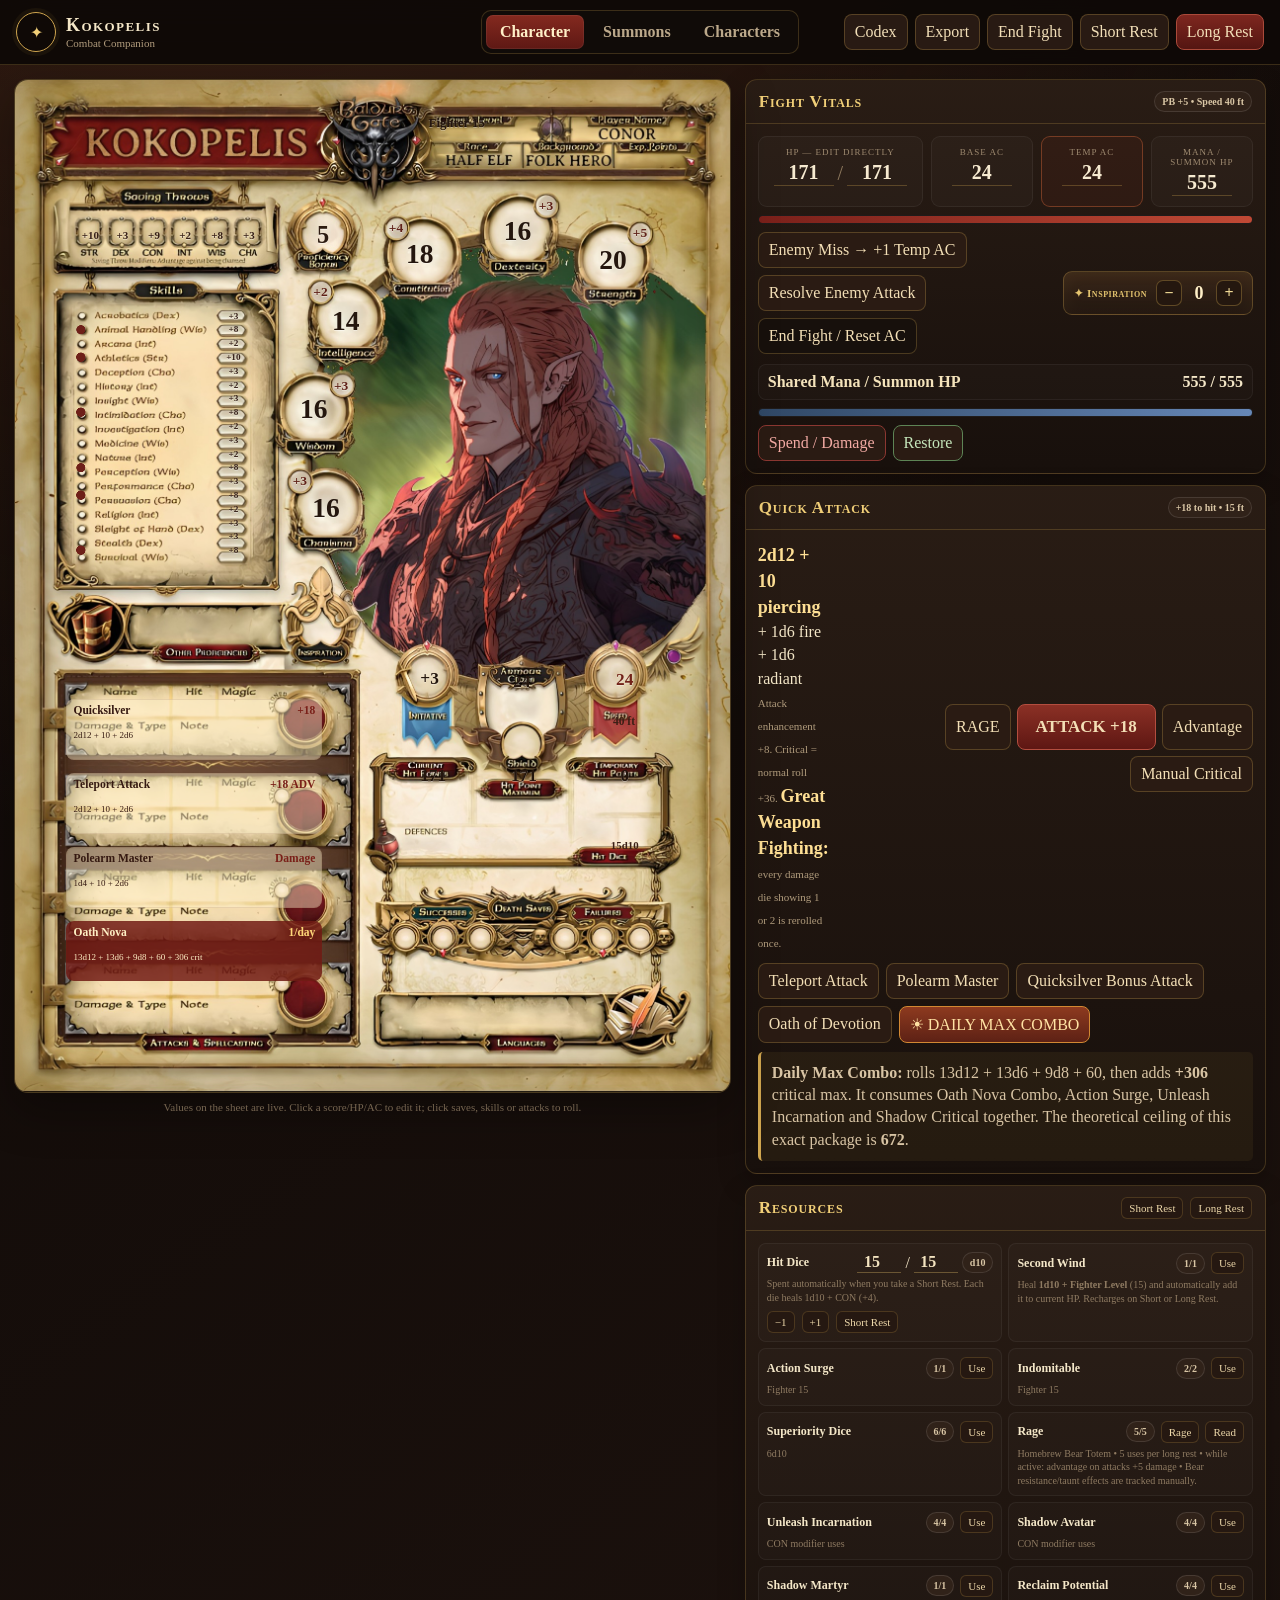
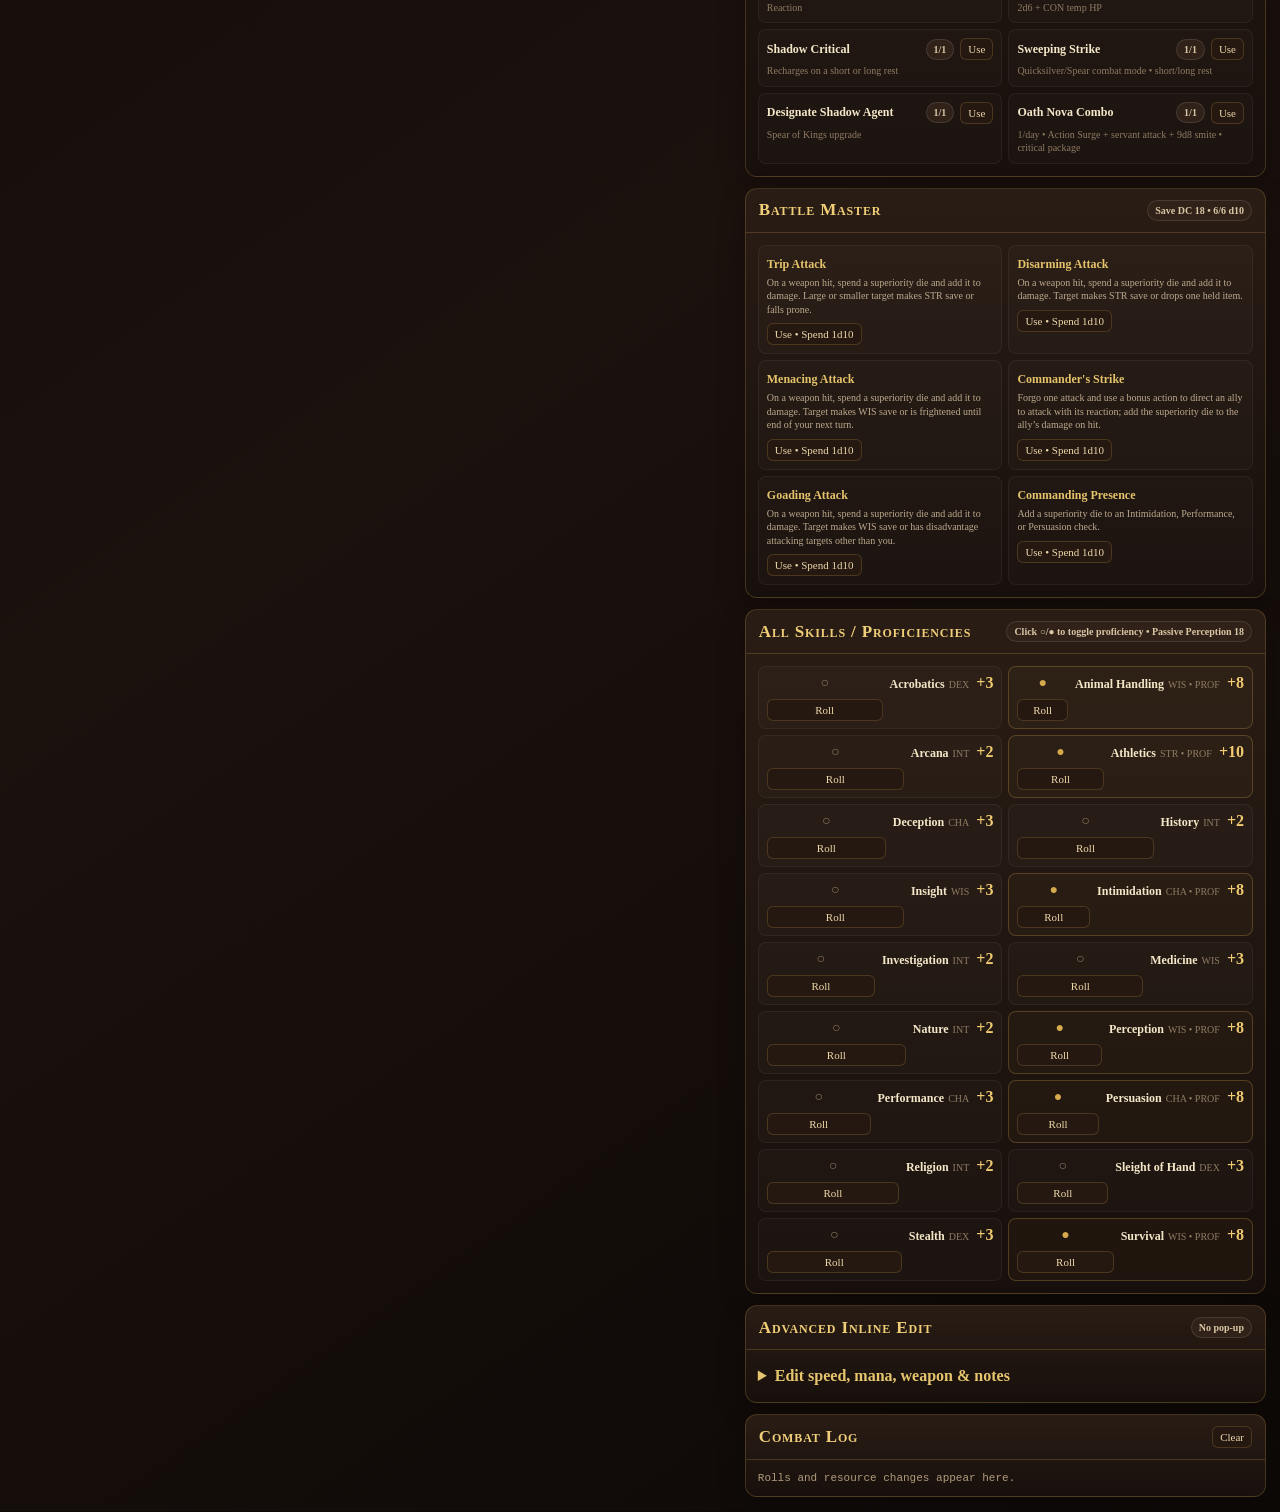
==== index.html @ 9d04ca46 "Add Characters tab to app navigation" ====
<!doctype html>
<html lang="en">
<head>
<meta charset="utf-8">
<meta name="viewport" content="width=device-width,initial-scale=1">
<meta name="theme-color" content="#21130d">
<meta name="mobile-web-app-capable" content="yes">
<meta name="apple-mobile-web-app-capable" content="yes">
<meta name="apple-mobile-web-app-status-bar-style" content="black-translucent">
<meta name="apple-mobile-web-app-title" content="Kokopelis">
<link rel="manifest" href="manifest.webmanifest">
<link rel="apple-touch-icon" href="icons/kokopelis-face-192.jpg">
<link rel="icon" type="image/jpeg" sizes="192x192" href="icons/kokopelis-face-192.jpg">
<title>Kokopelis Combat Companion</title>
<link rel="stylesheet" href="styles.css">
<link rel="stylesheet" href="roll-persistent.css">
<link rel="stylesheet" href="characters.css">
</head>
<body>
<div id="rollFx" class="roll-fx" aria-live="polite"></div>
<div id="imageLightbox" class="image-lightbox" onclick="if(event.target===this)closeImageLightbox()">
  <div class="image-lightbox-card">
    <div class="image-lightbox-head"><strong id="imageLightboxTitle">Reference</strong><button class="icon-btn" onclick="closeImageLightbox()">✕ Close</button></div>
    <div class="image-lightbox-body"><img id="imageLightboxImg" src="" alt=""></div>
  </div>
</div>
<div id="modal" class="modal" onclick="if(event.target===this)closeModal()">
  <div class="modal-card">
    <div class="modal-head"><strong id="modalTitle">Details</strong><button class="icon-btn" onclick="closeModal()">✕</button></div>
    <div id="modalBody" class="modal-body"></div>
  </div>
</div>
<header class="topbar">
  <div class="brand"><span class="brand-mark">✦</span><div><b>Kokopelis</b><small>Combat Companion</small></div></div>
  <nav class="page-tabs">
    <button class="page-tab active" data-page="character">Character</button>
    <button class="page-tab" data-page="summons">Summons</button>
    <button class="page-tab" data-page="characters">Characters</button>
  </nav>
  <div class="top-actions">
    <button class="small-btn install-app-btn" onclick="installApp()" hidden>Install App</button>
    <button class="small-btn" onclick="openCodex()">Codex</button>
    <button class="small-btn" onclick="exportSave()">Export</button>
    <button class="small-btn" onclick="resetFight()">End Fight</button>
    <button class="small-btn" onclick="shortRest()">Short Rest</button>
    <button class="small-btn accent" onclick="longRest()">Long Rest</button>
  </div>
</header>
<main>
<section id="character" class="page active"></section>
<section id="summons" class="page"></section>
<section id="characters" class="page"></section>
</main>
<nav class="mobile-dock" aria-label="Mobile quick navigation">
  <button onclick="mobileGo('combat')"><span>⚔</span><b>Combat</b></button>
  <button onclick="mobileGo('resources')"><span>✦</span><b>Resources</b></button>
  <button onclick="mobileGo('summons')"><span>♟</span><b>Summons</b></button>
  <button onclick="mobileGo('sheet')"><span>📜</span><b>Sheet</b></button>
</nav>
<input id="importFile" type="file" accept=".json" hidden>
<script src="app.js"></script>
<script src="roll-persistent.js"></script>
<script src="characters.js"></script>
</body>
</html>
---- styles.css ----
:root{
  --bg:#120c09;--bg2:#21140e;--panel:#241812;--panel2:#2e2018;--paper:#eadbb1;--gold:#d0a64f;--gold2:#f1cf78;
  --wine:#6d1c17;--wine2:#9e3328;--text:#f4e7c8;--muted:#b09b7c;--line:rgba(208,166,79,.23);--green:#5f8558;--red:#a13c33;--blue:#4d678a;
  --shadow:0 16px 46px rgba(0,0,0,.34)
}
*{box-sizing:border-box}html{background:#0c0806;scroll-behavior:smooth}body{margin:0;min-height:100vh;color:var(--text);font-family:Georgia,'Times New Roman',serif;background:radial-gradient(circle at 16% -10%,#3c2114,transparent 32%),linear-gradient(145deg,#0e0907,#1b110d 58%,#0d0907)}button,input,select,textarea{font:inherit}button{cursor:pointer}
.topbar{position:sticky;top:0;z-index:60;display:grid;grid-template-columns:1fr auto 1fr;align-items:center;gap:14px;padding:10px 16px;background:rgba(14,9,7,.94);backdrop-filter:blur(16px);border-bottom:1px solid var(--line)}
.brand{display:flex;align-items:center;gap:10px}.brand-mark{width:40px;height:40px;display:grid;place-items:center;border:1px solid var(--gold);border-radius:50%;color:var(--gold2);box-shadow:0 0 0 4px rgba(208,166,79,.06)}.brand b{display:block;font-size:18px;font-variant:small-caps;letter-spacing:.08em}.brand small{display:block;color:var(--muted);font-size:11px;margin-top:1px}
.page-tabs{display:flex;gap:5px;background:#100b08;border:1px solid var(--line);border-radius:10px;padding:4px}.page-tab{border:0;background:transparent;color:#bba88a;padding:8px 14px;border-radius:7px;font-weight:bold}.page-tab.active{background:linear-gradient(#84291f,#5e1814);color:#fff0c8;box-shadow:inset 0 0 0 1px rgba(255,255,255,.06)}
.top-actions{justify-self:end;display:flex;gap:7px;flex-wrap:wrap}.small-btn,.icon-btn{border:1px solid rgba(208,166,79,.28);background:#281a13;color:#f2dfb8;padding:8px 10px;border-radius:8px}.small-btn:hover,.icon-btn:hover{border-color:var(--gold2)}.small-btn.accent{background:linear-gradient(#7e271f,#541612);border-color:#aa4a3a}.icon-btn{padding:4px 8px;background:transparent}
main{padding:14px}.page{display:none}.page.active{display:block;animation:fade .18s ease}@keyframes fade{from{opacity:0;transform:translateY(3px)}to{opacity:1;transform:none}}
.character-layout{display:grid;grid-template-columns:minmax(440px,56vw) minmax(380px,1fr);gap:14px;align-items:start;max-width:1680px;margin:0 auto}.sheet-shell{position:sticky;top:77px}.sheet-frame{position:relative;overflow:hidden;border:1px solid rgba(208,166,79,.28);border-radius:14px;background:#16100c;box-shadow:var(--shadow)}.sheet-frame img{display:block;width:100%;height:auto}.sheet-glow{position:absolute;inset:0;pointer-events:none;box-shadow:inset 0 0 70px rgba(25,10,3,.25)}
.hotspot{position:absolute;border:1px solid transparent;background:transparent;border-radius:10px;color:transparent;transition:.18s}.hotspot:hover,.hotspot:focus-visible{border-color:rgba(241,207,120,.82);background:rgba(105,29,23,.14);box-shadow:0 0 0 2px rgba(241,207,120,.13),0 0 28px rgba(241,207,120,.18);outline:none}.hotspot:after{content:attr(data-label);position:absolute;left:50%;top:50%;transform:translate(-50%,-50%) scale(.9);opacity:0;background:rgba(20,12,8,.9);border:1px solid var(--gold);color:#ffe6a7;border-radius:999px;padding:5px 8px;white-space:nowrap;font-size:11px;font-weight:bold;transition:.18s}.hotspot:hover:after,.hotspot:focus-visible:after{opacity:1;transform:translate(-50%,-50%) scale(1)}
.hot-name{left:3%;top:2%;width:44%;height:9%}.hot-saves{left:3%;top:12%;width:36%;height:11%}.hot-skills{left:3%;top:24%;width:36%;height:30%}.hot-abilities{left:39%;top:11%;width:57%;height:41%}.hot-attacks{left:4%;top:58%;width:42%;height:36%}.hot-vitals{left:48%;top:55%;width:47%;height:24%}.hot-death{left:50%;top:80%;width:44%;height:11%}.hot-profs{left:4%;top:51%;width:43%;height:7%}
.click-hint{margin-top:8px;color:#8f7b62;text-align:center;font-size:11px}.combat-stack{display:grid;gap:11px}.card{background:linear-gradient(180deg,rgba(42,29,21,.98),rgba(24,16,12,.98));border:1px solid var(--line);border-radius:12px;box-shadow:0 10px 28px rgba(0,0,0,.22);overflow:hidden;scroll-margin-top:86px}.card-head{display:flex;align-items:center;justify-content:space-between;gap:10px;padding:11px 13px;border-bottom:1px solid var(--line)}.card-head h3{margin:0;color:var(--gold2);font-variant:small-caps;letter-spacing:.05em;font-size:17px}.card-body{padding:12px}.badge{display:inline-block;border:1px solid rgba(255,255,255,.11);background:#302219;color:#d9c6a5;border-radius:999px;padding:4px 7px;font-size:10px;font-weight:bold}.muted{color:var(--muted)}.tiny{font-size:11px}
.vital-grid{display:grid;grid-template-columns:repeat(4,1fr);gap:8px}.vital{background:rgba(255,255,255,.025);border:1px solid rgba(255,255,255,.055);border-radius:9px;padding:10px;text-align:center}.vital label{display:block;color:#9e8a70;text-transform:uppercase;letter-spacing:.11em;font-size:9px}.vital strong{display:block;font-size:24px;margin-top:3px}.bar{height:9px;border:1px solid rgba(255,255,255,.08);background:#0c0806;border-radius:999px;overflow:hidden;margin:8px 0}.fill{height:100%;background:linear-gradient(90deg,#7a201a,#c04935);transition:.22s}.mana .fill{background:linear-gradient(90deg,#304866,#6687b7)}
.btnrow{display:flex;gap:7px;flex-wrap:wrap}.btn{border:1px solid rgba(208,166,79,.28);background:#2a1b13;color:#f3dfb6;padding:8px 10px;border-radius:8px}.btn:hover{border-color:var(--gold2);transform:translateY(-1px)}.btn.primary{background:linear-gradient(#8b3025,#5e1713);border-color:#b34e3f}.btn.good{border-color:#5d8455;color:#c5e6bb}.btn.danger{border-color:#8c3731;color:#f2aaa3}.big-attack{font-size:17px;font-weight:bold;padding:12px 18px}.btn.subtle{background:#17100c}
.attack-main{display:grid;grid-template-columns:1fr auto;gap:10px;align-items:center}.attack-main .numbers{line-height:1.45}.attack-main .numbers b{color:#ffe095;font-size:18px}.attack-buttons{display:flex;gap:6px;flex-wrap:wrap;justify-content:flex-end}.notice{padding:10px 11px;border-left:3px solid var(--gold);background:rgba(208,166,79,.07);border-radius:5px;color:#d8c4a4;line-height:1.4}.row{display:flex;align-items:center;justify-content:space-between;gap:12px;padding:8px 9px;border:1px solid rgba(255,255,255,.052);background:rgba(255,255,255,.021);border-radius:8px;margin-bottom:6px}.row strong{color:#f4e3bb}.right{display:flex;align-items:center;gap:6px;flex-wrap:wrap}.pipset{display:flex;gap:4px}.pip{width:16px;height:16px;border-radius:50%;border:1px solid #947446;background:#130e0a}.pip.on{background:radial-gradient(circle at 35% 30%,#f0d27c,#87401e);box-shadow:0 0 8px rgba(208,166,79,.24)}
.skills-grid{display:grid;grid-template-columns:repeat(2,minmax(0,1fr));gap:6px}.skill{display:grid;grid-template-columns:1fr auto auto;gap:7px;align-items:center;padding:7px 8px;border:1px solid rgba(255,255,255,.05);border-radius:8px;background:rgba(255,255,255,.02)}.skill.prof{border-color:rgba(208,166,79,.28);background:rgba(208,166,79,.035)}.skill .name{min-width:0}.skill .name b{font-size:12px}.skill .name span{color:#8f7c63;font-size:10px;margin-left:4px}.skill .bonus{color:#f0cb71;font-weight:bold}.roll-mini{border:1px solid rgba(208,166,79,.22);background:#251811;color:#edd8aa;border-radius:6px;padding:4px 7px;font-size:11px}
.ability-grid{display:grid;grid-template-columns:repeat(6,1fr);gap:6px}.ability{border:1px solid rgba(255,255,255,.055);background:rgba(255,255,255,.023);border-radius:8px;text-align:center;padding:8px 4px}.ability b{display:block;color:#d7b45d;font-size:10px}.ability .score{font-size:20px;font-weight:bold}.ability .mod{color:#bba98d;font-size:11px}.save-grid{display:grid;grid-template-columns:repeat(6,1fr);gap:6px}.save{padding:8px 5px;text-align:center;border:1px solid rgba(255,255,255,.05);border-radius:8px}.save.prof{border-color:rgba(208,166,79,.3)}.save b{display:block;color:#e2bf66;font-size:10px}.save strong{font-size:18px}
.resource-grid{display:grid;grid-template-columns:repeat(2,1fr);gap:6px}.resource{padding:8px;border:1px solid rgba(255,255,255,.052);border-radius:8px;background:rgba(255,255,255,.02)}.resource-top{display:flex;justify-content:space-between;gap:8px;align-items:center}.resource-name{font-size:12px;font-weight:bold}.resource-note{font-size:10px;color:#8f7b62;margin-top:4px;line-height:1.35}
.maneuver-list{display:grid;grid-template-columns:repeat(2,1fr);gap:6px}.maneuver{padding:8px;border:1px solid rgba(255,255,255,.05);border-radius:8px;background:rgba(255,255,255,.018)}.maneuver b{color:#e5c36b;font-size:12px}.maneuver p{color:#bca98d;font-size:10px;margin:4px 0 7px;line-height:1.35}
.log{max-height:180px;overflow:auto;font-family:Consolas,monospace;font-size:11px}.logline{padding:5px 0;border-bottom:1px dashed rgba(255,255,255,.06)}.logline b{color:#e6c56e}
.summons-page{max-width:1600px;margin:0 auto}.summon-toolbar{display:flex;justify-content:space-between;gap:12px;align-items:center;margin-bottom:12px;flex-wrap:wrap}.summon-grid{display:grid;grid-template-columns:repeat(2,minmax(0,1fr));gap:12px}.summon-card{border:1px solid var(--line);border-radius:13px;overflow:hidden;background:linear-gradient(180deg,rgba(43,29,21,.98),rgba(23,15,11,.98));box-shadow:0 12px 30px rgba(0,0,0,.24)}.summon-card.special{border-color:#d6a54f;box-shadow:0 0 0 1px rgba(214,165,79,.16),0 16px 38px rgba(0,0,0,.32)}.summon-hero{display:grid;grid-template-columns:190px 1fr;min-height:190px}.summon-img{position:relative;background:#130d0a}.summon-img img{position:absolute;inset:0;width:100%;height:100%;object-fit:cover;object-position:top}.summon-info{padding:13px}.summon-info h2{margin:0 0 4px;color:#f0cf76;font-size:23px}.summon-card.special h2{color:#ffd98b}.summon-meta{color:#af9b7c;font-size:11px;line-height:1.5}.summon-status{display:flex;gap:6px;flex-wrap:wrap;margin:9px 0}.tag-active{background:#39553a;color:#d7efcf}.tag-agent{background:#6d321f;color:#ffd6a3}.tag-special{background:#74491d;color:#ffe0a0}.summon-actions{display:flex;gap:6px;flex-wrap:wrap;margin-top:8px}.ability-list{border-top:1px solid var(--line);padding:10px;display:grid;grid-template-columns:repeat(2,minmax(0,1fr));gap:7px}.action-card{border:1px solid rgba(255,255,255,.052);background:rgba(255,255,255,.02);border-radius:8px;padding:8px}.action-card h4{margin:0 0 4px;color:#e2bf68;font-size:12px}.action-card p{margin:0 0 7px;color:#b9a68a;font-size:10px;line-height:1.35}.action-card .btnrow{gap:5px}.action-card .btn{padding:5px 7px;font-size:10px}
.spell-panel{border-top:1px solid var(--line);padding:10px}.slot-row{display:flex;align-items:center;gap:7px;flex-wrap:wrap;margin-bottom:8px}.slot-group{display:flex;align-items:center;gap:4px;border:1px solid rgba(255,255,255,.06);padding:5px 7px;border-radius:7px}.slot-group b{font-size:10px;color:#e4c26a}.slot-dot{width:15px;height:15px;border-radius:50%;border:1px solid #9b7a4c;background:#130e0a;cursor:pointer}.slot-dot.on{background:radial-gradient(circle at 35% 30%,#efcc72,#7e351c)}.spells{display:grid;grid-template-columns:repeat(2,minmax(0,1fr));gap:6px}.spell{display:flex;justify-content:space-between;gap:7px;align-items:center;padding:7px;border:1px solid rgba(255,255,255,.05);border-radius:7px}.spell b{font-size:11px}.spell small{display:block;color:#8f7c62;font-size:9px;margin-top:2px}
.modal{position:fixed;inset:0;z-index:100;background:rgba(5,3,2,.84);display:none;align-items:center;justify-content:center;padding:20px}.modal.open{display:flex}.modal-card{width:min(980px,96vw);max-height:92vh;overflow:auto;border:1px solid #8c6b3b;border-radius:13px;background:#17100c;box-shadow:0 28px 80px #000}.modal-head{position:sticky;top:0;z-index:2;display:flex;justify-content:space-between;align-items:center;padding:10px 12px;background:rgba(22,15,11,.97);border-bottom:1px solid var(--line)}.modal-head strong{color:#efd07c}.modal-body{padding:12px}.modal-body img{display:block;max-width:100%;height:auto;margin:auto}.settings-grid{display:grid;grid-template-columns:repeat(2,1fr);gap:8px}.field label{display:block;color:#a38f72;font-size:10px;text-transform:uppercase;letter-spacing:.08em;margin-bottom:4px}.field input,.field select,.field textarea{width:100%;padding:8px;border-radius:7px;background:#100b08;color:#f4e4c0;border:1px solid #51402e}.field textarea{min-height:90px}.codex-grid{display:grid;grid-template-columns:repeat(3,1fr);gap:8px}.codex-item{border:1px solid var(--line);border-radius:8px;overflow:hidden;background:#1b120e}.codex-item img{width:100%;height:210px;object-fit:cover;object-position:top}.codex-item button{width:100%;border:0;border-top:1px solid var(--line);background:#251812;color:#ecd7a9;padding:7px}
.roll-fx{position:fixed;left:50%;top:18%;transform:translate(-50%,-50%) scale(.75);z-index:150;min-width:280px;max-width:min(92vw,640px);padding:18px 24px;border:1px solid rgba(255,221,135,.6);border-radius:16px;background:radial-gradient(circle at 50% 0%,rgba(126,42,27,.98),rgba(25,14,10,.97) 70%);box-shadow:0 24px 80px rgba(0,0,0,.65),0 0 45px rgba(185,69,41,.3);text-align:center;opacity:0;pointer-events:none}.roll-fx.show{animation:rollPop 5.2s ease both}.roll-fx.attack{background:radial-gradient(circle at 50% 0%,rgba(46,79,119,.98),rgba(19,14,11,.97) 72%)}.roll-fx.crit{background:radial-gradient(circle at 50% 0%,rgba(156,46,25,.99),rgba(24,12,9,.98) 72%);border-color:#ffd77e}.roll-title{color:#f1cf77;text-transform:uppercase;letter-spacing:.18em;font-size:12px;font-weight:bold}.roll-total{font-size:64px;line-height:1;color:white;text-shadow:0 3px 15px #000,0 0 24px rgba(255,211,113,.28);margin:7px 0}.roll-sub{color:#d7c6aa;font-size:12px;line-height:1.4}.dice-burst{display:flex;justify-content:center;gap:5px;margin-top:10px}.dice-burst i{display:grid;place-items:center;width:27px;height:27px;border:1px solid rgba(255,255,255,.35);background:rgba(255,255,255,.08);transform:rotate(45deg);font-style:normal;border-radius:4px;animation:diceBounce .55s ease}.dice-burst i span{transform:rotate(-45deg);font-size:10px}@keyframes diceBounce{0%{transform:translateY(18px) rotate(0) scale(.5);opacity:0}65%{transform:translateY(-5px) rotate(55deg) scale(1.12);opacity:1}100%{transform:rotate(45deg) scale(1)}}@keyframes rollPop{0%{opacity:0;transform:translate(-50%,-50%) scale(.6)}12%{opacity:1;transform:translate(-50%,-50%) scale(1.07)}22%{transform:translate(-50%,-50%) scale(1)}88%{opacity:1}100%{opacity:0;transform:translate(-50%,-58%) scale(.96)}}
@media(max-width:1180px){.character-layout{grid-template-columns:1fr}.sheet-shell{position:relative;top:auto;max-width:760px;margin:auto}.combat-stack{max-width:900px;margin:auto}.summon-grid{grid-template-columns:1fr}.topbar{grid-template-columns:1fr auto}.page-tabs{order:3;grid-column:1/-1;justify-self:center}.top-actions{justify-self:end}}
@media(max-width:760px){main{padding:8px}.topbar{padding:8px;gap:7px}.brand small{display:none}.brand-mark{width:34px;height:34px}.top-actions .small-btn{padding:7px 8px;font-size:11px}.page-tabs{width:100%}.page-tab{flex:1}.character-layout{display:block}.sheet-frame{border-radius:9px}.click-hint{display:none}.combat-stack{margin-top:9px}.vital-grid{grid-template-columns:repeat(2,1fr)}.skills-grid,.maneuver-list,.resource-grid,.ability-list,.spells{grid-template-columns:1fr}.ability-grid,.save-grid{grid-template-columns:repeat(3,1fr)}.attack-main{grid-template-columns:1fr}.attack-buttons{justify-content:flex-start}.summon-hero{grid-template-columns:120px 1fr}.summon-info h2{font-size:18px}.settings-grid,.codex-grid{grid-template-columns:1fr}.roll-total{font-size:52px}}

/* V4.1 interactive sheet — numbers sit inside the printed artwork */
.sheet-live{position:absolute;inset:0;z-index:4;pointer-events:none}.sheet-live input,.sheet-live button,.sheet-live span{pointer-events:auto}
.sheet-field,.sheet-stat,.sheet-vital{position:absolute;border:0;background:transparent;color:#24160e;text-align:center;font-weight:800;outline:none;box-shadow:none;text-shadow:0 1px 0 rgba(255,255,255,.35);font-family:Georgia,'Times New Roman',serif;-moz-appearance:textfield}
.sheet-field::-webkit-outer-spin-button,.sheet-field::-webkit-inner-spin-button,.sheet-stat::-webkit-outer-spin-button,.sheet-stat::-webkit-inner-spin-button,.sheet-vital::-webkit-outer-spin-button,.sheet-vital::-webkit-inner-spin-button{appearance:none;margin:0}
.sheet-field:focus,.sheet-stat:focus,.sheet-vital:focus{background:rgba(255,246,204,.52);box-shadow:0 0 0 2px rgba(125,42,28,.24);border-radius:999px}
.sf-level{left:61.8%;top:4.35%;width:13.8%;height:2.7%;font-size:clamp(8px,1vw,13px);transform:translate(-50%,-50%)}
.sheet-pb{position:absolute;left:43.11%;top:15.30%;width:7%;height:5%;transform:translate(-50%,-50%);display:grid;place-items:center;color:#2d1b11;font-size:clamp(12px,1.9vw,25px);font-weight:900;text-shadow:0 1px 0 rgba(255,255,255,.5)}
.sheet-stat{width:9.3%;height:5.4%;font-size:clamp(13px,2.15vw,31px);padding:0;transform:translate(-50%,-50%);font-weight:700}
.sf-str{left:83.66%;top:17.76%}.sf-dex{left:70.31%;top:14.89%}.sf-con{left:56.63%;top:17.18%}.sf-int{left:46.26%;top:23.80%}.sf-wis{left:41.78%;top:32.47%}.sf-cha{left:43.52%;top:42.26%}
.sheet-mod{position:absolute;width:4.4%;height:3.1%;display:grid;place-items:center;transform:translate(-50%,-50%);text-align:center;color:#5f2118;font-weight:900;font-size:clamp(8px,1.05vw,14px);text-shadow:0 1px 0 rgba(255,255,255,.4)}
.sm-str{left:87.44%;top:15.16%}.sm-dex{left:74.29%;top:12.48%}.sm-con{left:53.31%;top:14.63%}.sm-int{left:42.74%;top:20.96%}.sm-wis{left:45.63%;top:30.26%}.sm-cha{left:39.85%;top:39.71%}
.sheet-roll{position:absolute;width:11%;height:8%;border:0;background:transparent;border-radius:50%;cursor:pointer;transform:translate(-50%,-50%)}.sheet-roll:hover{box-shadow:0 0 0 2px rgba(128,36,28,.3);background:rgba(255,229,158,.10)}
.sr-str{left:83.66%;top:17.76%}.sr-dex{left:70.31%;top:14.89%}.sr-con{left:56.63%;top:17.18%}.sr-int{left:46.26%;top:23.80%}.sr-wis{left:41.78%;top:32.47%}.sr-cha{left:43.52%;top:42.26%}
.sheet-save{position:absolute;top:15.30%;width:4.0%;height:2.65%;transform:translate(-50%,-50%);border:0;background:transparent;color:#382017;font-weight:900;border-radius:4px;font-size:clamp(7px,.86vw,12px);cursor:pointer;text-shadow:0 1px 0 rgba(255,255,255,.45);padding:0}.sheet-save:hover,.sheet-skill-bonus:hover{background:rgba(255,239,187,.58);color:#7b231a}
.sheet-skill-prof{position:absolute;left:9.25%;width:2.15%;height:1.55%;transform:translate(-50%,-50%);border:0;border-radius:50%;background:transparent;cursor:pointer}.sheet-skill-prof.on{background:radial-gradient(circle,#6e2019 0 40%,transparent 45%)}.sheet-skill-prof:hover{box-shadow:0 0 0 2px rgba(125,30,24,.28)}
.sheet-skill-bonus{position:absolute;left:30.55%;width:4.4%;height:1.55%;transform:translate(-50%,-50%);border:0;border-radius:3px;background:transparent;color:#352018;font-size:clamp(6px,.72vw,10px);font-weight:900;cursor:pointer;padding:0;text-shadow:0 1px 0 rgba(255,255,255,.4)}
.sheet-vital{width:8.7%;height:3.4%;font-size:clamp(9px,1.35vw,18px);padding:0;transform:translate(-50%,-50%)}
.sv-init{left:58.0%;top:59.15%}.sv-ac{left:70.9%;top:59.45%}.sv-tempac{left:85.3%;top:59.25%;color:#722219;font-weight:900}.sv-hp{left:58.5%;top:68.75%}.sv-maxhp{left:71.2%;top:68.75%}.sv-temphp{left:85.3%;top:68.75%}
.sheet-speed{position:absolute;left:85.2%;top:62.75%;width:8%;transform:translateX(-50%);text-align:center;color:#3c2016;font-size:clamp(8px,.9vw,12px);font-weight:900}.sheet-hitdice{position:absolute;left:85.3%;top:75.0%;width:8%;transform:translateX(-50%);text-align:center;color:#3c2016;font-size:clamp(7px,.85vw,11px);font-weight:900}
.sheet-attack-row{position:absolute;left:7.2%;width:35.8%;height:6.0%;border:1px solid rgba(109,48,26,.12);background:rgba(255,244,208,.44);color:#351911;border-radius:8px;padding:4px 6px;text-align:left;display:grid;grid-template-columns:1fr auto;grid-template-rows:auto auto;column-gap:5px;cursor:pointer}.sheet-attack-row:hover{background:rgba(255,229,166,.84);border-color:#982a20}.sheet-attack-row b{font-size:clamp(7px,.9vw,12px)}.sheet-attack-row span{font-weight:900;color:#7a2019;font-size:clamp(7px,.9vw,12px)}.sheet-attack-row small{grid-column:1/-1;font-size:clamp(6px,.72vw,9px);white-space:nowrap;overflow:hidden;text-overflow:ellipsis}.sa1{top:61.2%}.sa2{top:68.5%}.sa3{top:75.8%}.sa4{top:83.1%}.sheet-attack-row.nova{background:rgba(112,26,20,.84);color:#fff0c5}.sheet-attack-row.nova span{color:#ffd779}
.pending-hit{margin-top:10px;padding:10px;border:1px solid rgba(99,147,86,.45);background:rgba(66,104,58,.13);border-radius:9px;display:flex;justify-content:space-between;align-items:center;gap:10px}.pending-hit span{display:block;color:#ab987b;font-size:10px;margin-top:2px}.temp-ac{border-color:rgba(213,104,59,.42)!important;background:rgba(145,55,31,.10)!important}.nova-btn{border-color:#d28832!important;background:linear-gradient(#8d3a1f,#5d2115)!important;color:#ffe2a3!important}.prof-toggle{border:0;background:transparent;color:#8d785b;font-size:14px;cursor:pointer}.prof-toggle.on{color:#d5aa4c}.inline-editor summary{cursor:pointer;color:#e6c56e;font-weight:bold;padding:5px 0}.inline-settings{margin:10px 0}
.inline-hp{display:flex;align-items:center;justify-content:center;gap:4px;margin-top:3px}.inline-hp input,.inline-single{width:60px;border:0;border-bottom:1px solid rgba(208,166,79,.3);background:transparent;color:#f6ead0;text-align:center;font-weight:800;font-size:20px;outline:none;-moz-appearance:textfield}.inline-hp input::-webkit-inner-spin-button,.inline-hp input::-webkit-outer-spin-button,.inline-single::-webkit-inner-spin-button,.inline-single::-webkit-outer-spin-button{appearance:none;margin:0}.inline-hp input:focus,.inline-single:focus{border-bottom-color:#e5c466;background:rgba(255,255,255,.025)}.inline-hp span{font-size:20px;color:#8f7a5e}.vital .inline-single{display:block;margin:3px auto 0}.hp-vital{min-width:165px}
@media(max-width:760px){.sheet-skill-bonus,.sheet-save{font-size:5px}.sheet-field,.sheet-stat,.sheet-vital{border-radius:4px}.sheet-attack-row{padding:2px}.sheet-attack-row small{display:none}.inline-hp input,.inline-single{font-size:17px;width:52px}}

/* V4.2 — larger editable shared Shadow HP/Mana on Summons */
.summon-title-block{min-width:220px}.summon-pool-vital{min-width:255px;padding:10px 16px;border:1px solid rgba(199,154,67,.24);background:linear-gradient(180deg,rgba(45,29,20,.92),rgba(29,19,14,.92));border-radius:10px;text-align:center;box-shadow:0 8px 20px rgba(0,0,0,.18)}.summon-pool-vital label{display:block;color:#b99c6d;text-transform:uppercase;letter-spacing:.12em;font-size:9px;margin-bottom:2px}.summon-pool-inputs input{font-size:23px;width:76px}.summon-pool-inputs span{font-size:22px}.summon-pool-bar{margin:8px 2px 0}.summon-pool-bar .fill{background:linear-gradient(90deg,#304866,#6687b7)}
@media(max-width:760px){.summon-toolbar{align-items:stretch}.summon-pool-vital{order:2;width:100%}.summon-toolbar>.btnrow{order:3;width:100%}.summon-pool-inputs input{font-size:20px;width:68px}}

/* V4.4 — interactive summon stats, hit confirmation, and summon combat log */
.summon-statblock{border-top:1px solid var(--line);border-bottom:1px solid var(--line);padding:10px;background:rgba(0,0,0,.10)}
.summon-stat-head{display:flex;align-items:center;justify-content:space-between;gap:10px;margin-bottom:8px}.summon-stat-head strong{color:#e7c66f;font-size:12px}.summon-stat-head span{color:#8f7c62;font-size:9px}
.summon-stat-grid{display:grid;grid-template-columns:repeat(6,minmax(0,1fr));gap:6px}.summon-stat{border:1px solid rgba(255,255,255,.065);border-radius:8px;overflow:hidden;background:rgba(255,255,255,.018);text-align:center}.summon-stat-main{width:100%;border:0;background:transparent;color:#eee0bf;padding:7px 4px;cursor:pointer}.summon-stat-main:hover{background:rgba(198,154,73,.09)}.summon-stat-main span{display:block;color:#aa9475;font-size:9px;font-weight:bold;letter-spacing:.08em}.summon-stat-main b{display:block;font-size:18px;color:#f0cf77;line-height:1.1}.summon-stat-main small{display:block;font-size:8px;color:#8f7c62;margin-top:2px}.summon-save{width:100%;border:0;border-top:1px solid rgba(255,255,255,.055);background:#1d140f;color:#cdbb9c;padding:5px 3px;font-size:9px;cursor:pointer}.summon-save:hover{color:#fff0c4;background:#322018}
.summon-pending{margin:10px;border-color:rgba(99,147,86,.55);box-shadow:0 0 0 1px rgba(99,147,86,.07)}
.summon-combat-log{margin-top:14px}.summon-combat-log .log{max-height:320px}.summon-log-line strong{color:#efcf78}.summon-log-line span{color:#e7ded0}.summon-log-line small{color:#8f7c62}
@media(max-width:900px){.summon-stat-grid{grid-template-columns:repeat(3,minmax(0,1fr))}.summon-stat-head{align-items:flex-start;flex-direction:column}}

/* V4.5 — clickable Codex and summon statblock lightbox */
.codex-preview{cursor:zoom-in;transition:transform .16s ease,filter .16s ease}.codex-preview:hover{transform:scale(1.018);filter:brightness(1.09)}
.clickable-summon-img{cursor:zoom-in;overflow:hidden}.clickable-summon-img img{transition:transform .18s ease,filter .18s ease}.clickable-summon-img:hover img{transform:scale(1.025);filter:brightness(1.08)}
.summon-image-hint{position:absolute;left:8px;right:8px;bottom:8px;z-index:2;padding:5px 7px;text-align:center;border-radius:6px;background:rgba(14,9,6,.78);border:1px solid rgba(231,198,111,.28);color:#efd687;font-size:9px;letter-spacing:.04em;opacity:0;transform:translateY(4px);transition:.16s ease;pointer-events:none}.clickable-summon-img:hover .summon-image-hint{opacity:1;transform:none}
.image-lightbox{position:fixed;inset:0;z-index:180;background:rgba(4,2,1,.94);display:none;align-items:center;justify-content:center;padding:18px}.image-lightbox.open{display:flex}.image-lightbox-card{width:min(1500px,97vw);height:min(95vh,1200px);display:flex;flex-direction:column;border:1px solid #9a783f;border-radius:13px;overflow:hidden;background:#100b08;box-shadow:0 30px 100px #000}.image-lightbox-head{flex:0 0 auto;display:flex;align-items:center;justify-content:space-between;gap:12px;padding:10px 12px;background:#1b120d;border-bottom:1px solid var(--line)}.image-lightbox-head strong{color:#efd07c}.image-lightbox-body{flex:1;min-height:0;overflow:auto;display:flex;align-items:flex-start;justify-content:center;padding:12px;background:radial-gradient(circle at center,#241710,#090604 76%)}.image-lightbox-body img{display:block;max-width:100%;height:auto;object-fit:contain;box-shadow:0 12px 50px rgba(0,0,0,.5)}
@media(max-width:760px){.image-lightbox{padding:6px}.image-lightbox-card{width:99vw;height:97vh}.image-lightbox-body{padding:5px}.summon-image-hint{display:none}}

/* V4.6 short-rest / Hit Dice tracker */
.short-rest-panel{display:grid;gap:13px;min-width:min(620px,88vw)}
.short-rest-summary{display:grid;grid-template-columns:repeat(3,1fr);gap:8px}
.short-rest-summary>div{padding:13px;border:1px solid var(--line);border-radius:9px;background:rgba(255,255,255,.025);text-align:center}
.short-rest-summary span{display:block;color:#9f8b70;font-size:10px;text-transform:uppercase;letter-spacing:.1em}.short-rest-summary b{display:block;color:#f1cf77;font-size:24px;margin-top:4px}
.short-rest-field input{font-size:22px;text-align:center}.short-rest-actions{justify-content:flex-end}.hit-dice-inline{display:flex;align-items:center;gap:4px}.hit-dice-inline input{width:44px;background:transparent;border:0;border-bottom:1px solid rgba(225,190,105,.35);color:#f4e4c0;text-align:center;font-weight:800;outline:none}.hit-dice-inline input:focus{border-bottom-color:#e5c466}.hit-dice-buttons{margin-top:7px}
@media(max-width:760px){.short-rest-summary{grid-template-columns:1fr}.short-rest-panel{min-width:0}}
\n/* V4.7 Rage module */\n.rage-btn{border-color:#8f3a2b!important;color:#ffb29b!important;background:linear-gradient(180deg,#3b1813,#21100d)!important}.rage-active-btn{border-color:#ff7a3e!important;color:#fff4df!important;background:linear-gradient(180deg,#a82e18,#5e160f)!important;box-shadow:0 0 20px rgba(255,91,42,.35),inset 0 0 12px rgba(255,180,90,.18)!important;animation:ragePulse 1.5s ease-in-out infinite}.rage-resource.rage-on{border-color:rgba(255,100,50,.7)!important;box-shadow:inset 0 0 22px rgba(151,39,16,.18)}.rage-status{display:inline-block;margin-left:8px;color:#ff8c5b;font-size:.72em;letter-spacing:.08em}.totem-reference{max-width:760px}.totem-reference .feature-list{display:grid;gap:10px;margin:12px 0}.totem-reference .feature{padding:12px;border:1px solid rgba(199,154,67,.2);border-radius:9px;background:rgba(255,255,255,.025)}.totem-reference .feature p{margin:6px 0 0;line-height:1.45;color:#d4c2a7}@keyframes ragePulse{50%{box-shadow:0 0 30px rgba(255,83,35,.55),inset 0 0 18px rgba(255,185,90,.24)}}\n
/* V4.8 interaction states */
.btn:disabled{opacity:.38;cursor:not-allowed;filter:saturate(.4)}


/* V4.9 Battle Master reliability + Inspiration meter */
.vitals-action-row{display:flex;align-items:center;justify-content:space-between;gap:10px;flex-wrap:wrap}
.vitals-action-row>.btnrow{flex:1;min-width:280px}
.inspiration-meter{min-width:158px;display:flex;align-items:center;justify-content:space-between;gap:9px;padding:8px 10px;border:1px solid rgba(208,166,79,.32);border-radius:9px;background:linear-gradient(180deg,rgba(67,45,28,.76),rgba(34,23,17,.88));box-shadow:inset 0 0 18px rgba(215,170,75,.05)}
.inspiration-meter>span{color:#e5c56f;font-variant:small-caps;font-weight:800;letter-spacing:.05em;font-size:11px;white-space:nowrap}
.inspiration-controls{display:flex;align-items:center;gap:6px}.inspiration-controls b{min-width:22px;text-align:center;color:#fff0c8;font-size:18px}
.inspiration-btn{width:26px;height:26px;border-radius:7px;border:1px solid rgba(208,166,79,.35);background:#24170f;color:#f0d995;font-weight:900;line-height:1}.inspiration-btn:hover{border-color:#e4c56f;background:#342116}
@media(max-width:760px){.vitals-action-row{align-items:stretch}.vitals-action-row>.btnrow{min-width:0}.inspiration-meter{width:100%}}

/* V5 Mobile / PWA */
.install-app-btn{border-color:#b4873f!important;color:#ffe7a8!important}
.mobile-dock{display:none}
@media(max-width:760px){
  html{scroll-padding-top:104px}
  body{padding-bottom:76px;overscroll-behavior-y:contain;-webkit-tap-highlight-color:transparent}
  main{padding:8px 8px 18px}
  .topbar{grid-template-columns:1fr auto;align-items:center;padding:7px 8px calc(7px + env(safe-area-inset-top));gap:6px}
  .brand{min-width:0}.brand b{font-size:15px}.brand small{display:none}.brand-mark{width:32px;height:32px;flex:0 0 auto}
  .page-tabs{grid-column:1/-1;order:3;width:100%;position:relative;justify-self:stretch}
  .page-tab{min-height:42px;font-size:13px}
  .top-actions{max-width:58vw;justify-self:end;flex-wrap:nowrap;overflow-x:auto;scrollbar-width:none;padding-bottom:1px}
  .top-actions::-webkit-scrollbar{display:none}.top-actions .small-btn{flex:0 0 auto;min-height:38px;padding:6px 9px;font-size:10px}
  .character-layout{display:flex;flex-direction:column;gap:9px}.combat-stack{order:1;margin:0;width:100%}.sheet-shell{order:2;width:100%;max-width:none;margin:0}
  .card{border-radius:10px;scroll-margin-top:116px}.card-head{padding:10px}.card-body{padding:10px}
  .card-head h3{font-size:16px}.badge{font-size:9px}
  .btn,.roll-mini,.small-btn,.inspiration-btn,.summon-save,.summon-stat-main{min-height:44px;touch-action:manipulation}
  .btn{font-size:13px;padding:10px 12px}.roll-mini{font-size:12px;padding:8px 10px}
  .big-attack{width:100%;font-size:18px;min-height:52px}.attack-buttons{display:grid;grid-template-columns:1fr 1fr;width:100%}.attack-buttons .big-attack{grid-column:1/-1}
  .vital-grid{grid-template-columns:1fr 1fr}.vital{padding:9px}.vital strong{font-size:22px}.inline-hp input,.inline-single{font-size:19px;min-height:34px}
  .vitals-action-row>.btnrow{display:grid;grid-template-columns:1fr 1fr;width:100%}.vitals-action-row>.btnrow .btn:last-child{grid-column:1/-1}
  .inspiration-meter{min-height:48px}
  .resource-grid,.maneuver-list,.skills-grid,.ability-list,.spells{grid-template-columns:1fr}
  .resource,.maneuver,.skill,.action-card{font-size:13px}.resource-top,.row{align-items:flex-start}
  .summon-toolbar{gap:8px}.summon-title-block{width:100%}.summon-pool-vital{width:100%;min-width:0}.summon-toolbar>.btnrow{display:grid;grid-template-columns:1fr 1fr;width:100%}
  .summon-hero{grid-template-columns:96px minmax(0,1fr);min-height:148px}.summon-info{padding:10px}.summon-info h2{font-size:17px;line-height:1.1}.summon-meta{font-size:10px}.summon-actions{display:grid;grid-template-columns:1fr 1fr}.summon-actions .btn{font-size:11px;padding:8px}
  .summon-stat-grid{grid-template-columns:repeat(3,minmax(0,1fr))}.summon-stat-main b{font-size:17px}.summon-save{font-size:10px}
  .ability-list{padding:8px}.action-card .btn{min-height:40px;font-size:11px}
  .slot-row{gap:6px}.slot-group{min-width:76px}.spells{gap:6px}.spell{padding:9px}.spell .roll-mini{min-width:64px}
  .modal{padding:8px;align-items:flex-end}.modal-card{width:100%;max-height:88dvh;border-radius:14px 14px 0 0}.modal-body{padding:11px}.modal-head{padding:11px}.field input,.field select,.field textarea{font-size:16px;min-height:44px}
  .image-lightbox{padding:0;align-items:stretch}.image-lightbox-card{width:100vw;height:100dvh;border-radius:0;border-left:0;border-right:0}.image-lightbox-head{padding-top:calc(10px + env(safe-area-inset-top))}
  .sheet-frame{border-radius:8px}.sheet-shell{margin-top:2px}.click-hint{display:block;font-size:10px;padding:2px 8px 10px}
  .mobile-dock{position:fixed;left:8px;right:8px;bottom:calc(8px + env(safe-area-inset-bottom));z-index:85;display:grid;grid-template-columns:repeat(4,1fr);gap:4px;padding:5px;border:1px solid rgba(208,166,79,.3);border-radius:14px;background:rgba(20,13,9,.95);backdrop-filter:blur(14px);box-shadow:0 14px 40px rgba(0,0,0,.5)}
  .mobile-dock button{border:0;background:transparent;color:#d9c5a2;min-height:50px;border-radius:9px;display:flex;flex-direction:column;align-items:center;justify-content:center;gap:2px;font-size:17px}.mobile-dock button:active{background:rgba(208,166,79,.12)}.mobile-dock b{font-size:9px;letter-spacing:.02em}
  .roll-fx{padding:12px}.roll-total{font-size:48px}.roll-title{font-size:16px}.roll-sub{font-size:11px;max-width:92vw}
}
@media(max-width:390px){
  .vital-grid{grid-template-columns:1fr}.attack-buttons{grid-template-columns:1fr}.attack-buttons .big-attack{grid-column:auto}.summon-hero{grid-template-columns:82px minmax(0,1fr)}.top-actions{max-width:55vw}.brand b{font-size:14px}
}
@media(display-mode:standalone){.install-app-btn{display:none!important}}
---- roll-persistent.css ----
/* V5.1 — persistent dice-roll popup */
.roll-fx.show{
  animation:rollPopPersistent .38s ease both;
  opacity:1;
  transform:translate(-50%,-50%) scale(1);
  pointer-events:auto;
}
.roll-close-hint{
  margin-top:10px;
  color:rgba(244,231,200,.62);
  font-size:10px;
  letter-spacing:.04em;
}
@keyframes rollPopPersistent{
  0%{opacity:0;transform:translate(-50%,-50%) scale(.72)}
  70%{opacity:1;transform:translate(-50%,-50%) scale(1.05)}
  100%{opacity:1;transform:translate(-50%,-50%) scale(1)}
}
---- characters.css ----
/* Characters tab */
.characters-page{max-width:1200px;margin:0 auto;padding-bottom:96px}.characters-toolbar{display:flex;align-items:center;justify-content:space-between;gap:12px;margin-bottom:14px;flex-wrap:wrap}.characters-toolbar h2{margin:0;color:var(--gold2);font-variant:small-caps;letter-spacing:.05em}.characters-toolbar p{margin:4px 0 0;color:var(--muted);font-size:12px}.characters-empty{padding:26px;border:1px dashed rgba(208,166,79,.3);border-radius:12px;text-align:center;color:var(--muted);background:rgba(255,255,255,.018)}.character-team{margin-bottom:14px;border:1px solid var(--line);border-radius:12px;background:linear-gradient(180deg,rgba(42,29,21,.96),rgba(24,16,12,.96));overflow:hidden}.character-team-head{display:flex;justify-content:space-between;align-items:center;padding:10px 12px;border-bottom:1px solid var(--line)}.character-team-head h3{margin:0;color:#e7c66f;font-size:14px;letter-spacing:.05em}.character-team-head span{color:var(--muted);font-size:10px}.character-tabs{display:flex;gap:7px;flex-wrap:wrap;padding:12px}.character-mini-tab{border:1px solid rgba(208,166,79,.28);background:#251812;color:#f1ddb4;padding:9px 12px;border-radius:999px;font-weight:bold;font-size:12px;transition:.15s}.character-mini-tab:hover{border-color:var(--gold2);transform:translateY(-1px);background:#321f16}.character-notes-modal{position:fixed;inset:0;z-index:190;display:none;align-items:center;justify-content:center;padding:18px;background:rgba(5,3,2,.84)}.character-notes-modal.open{display:flex}.character-notes-card{width:min(720px,96vw);max-height:90dvh;overflow:auto;border:1px solid #8c6b3b;border-radius:13px;background:#17100c;box-shadow:0 28px 80px #000}.character-notes-head{position:sticky;top:0;z-index:2;display:flex;align-items:center;justify-content:space-between;gap:10px;padding:11px 12px;background:rgba(22,15,11,.98);border-bottom:1px solid var(--line)}.character-notes-head strong{color:#efd07c;font-size:16px}.character-notes-close{border:1px solid rgba(208,166,79,.28);background:transparent;color:#f2dfb8;border-radius:8px;padding:5px 9px}.character-notes-body{padding:13px}.character-fields{display:grid;grid-template-columns:1fr 1fr;gap:10px;margin-bottom:10px}.character-field label{display:block;color:#a38f72;font-size:10px;text-transform:uppercase;letter-spacing:.08em;margin-bottom:4px}.character-field input,.character-field textarea{width:100%;padding:9px;border-radius:8px;background:#100b08;color:#f4e4c0;border:1px solid #51402e}.character-field textarea{min-height:280px;resize:vertical;line-height:1.45}.character-field.notes{grid-column:1/-1}.character-modal-actions{display:flex;justify-content:space-between;gap:8px;flex-wrap:wrap;margin-top:10px}.character-save-status{font-size:10px;color:var(--muted);align-self:center}.character-danger{border-color:#8c3731!important;color:#f2aaa3!important}
@media(max-width:760px){.characters-page{padding-bottom:110px}.character-fields{grid-template-columns:1fr}.character-field.notes{grid-column:auto}.character-field textarea{min-height:42dvh}.character-notes-modal{padding:8px;align-items:flex-end}.character-notes-card{width:100%;max-height:90dvh;border-radius:14px 14px 0 0}.character-mini-tab{flex:1 1 auto;text-align:center;min-width:110px}}
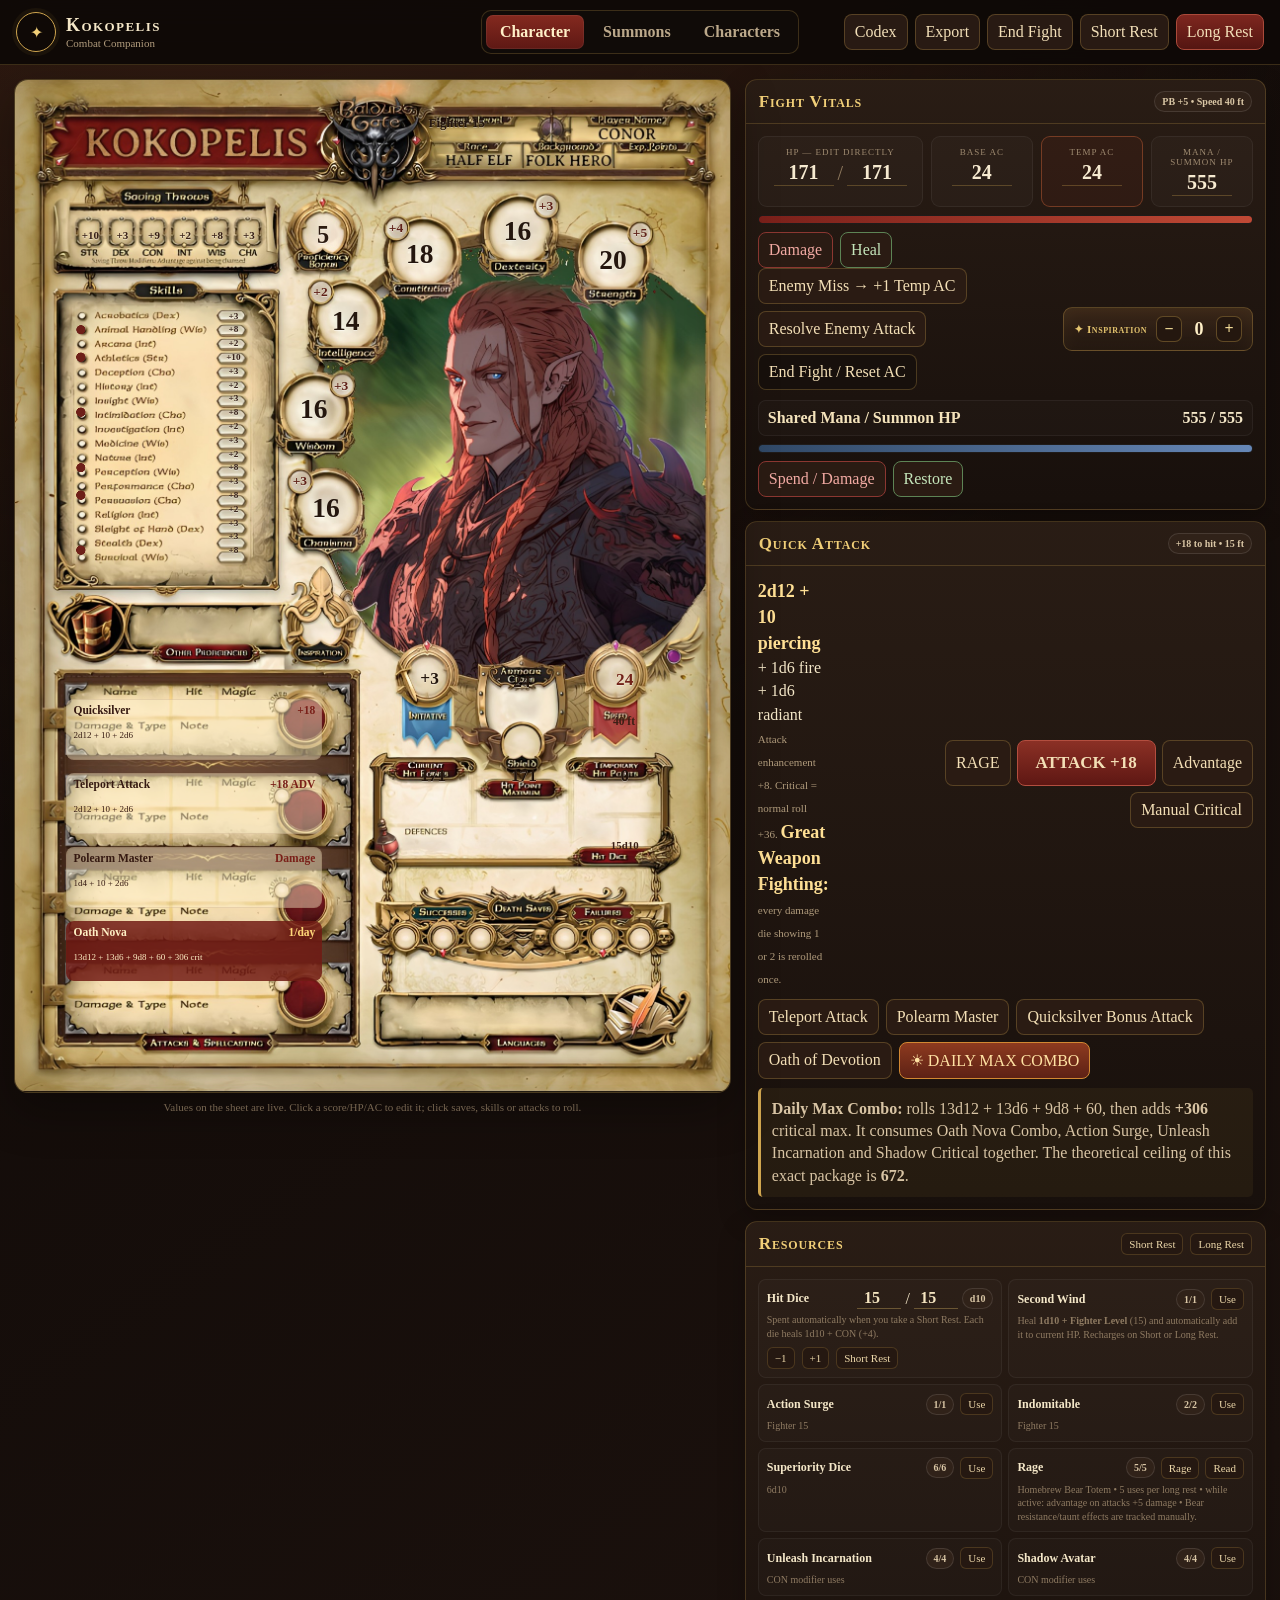
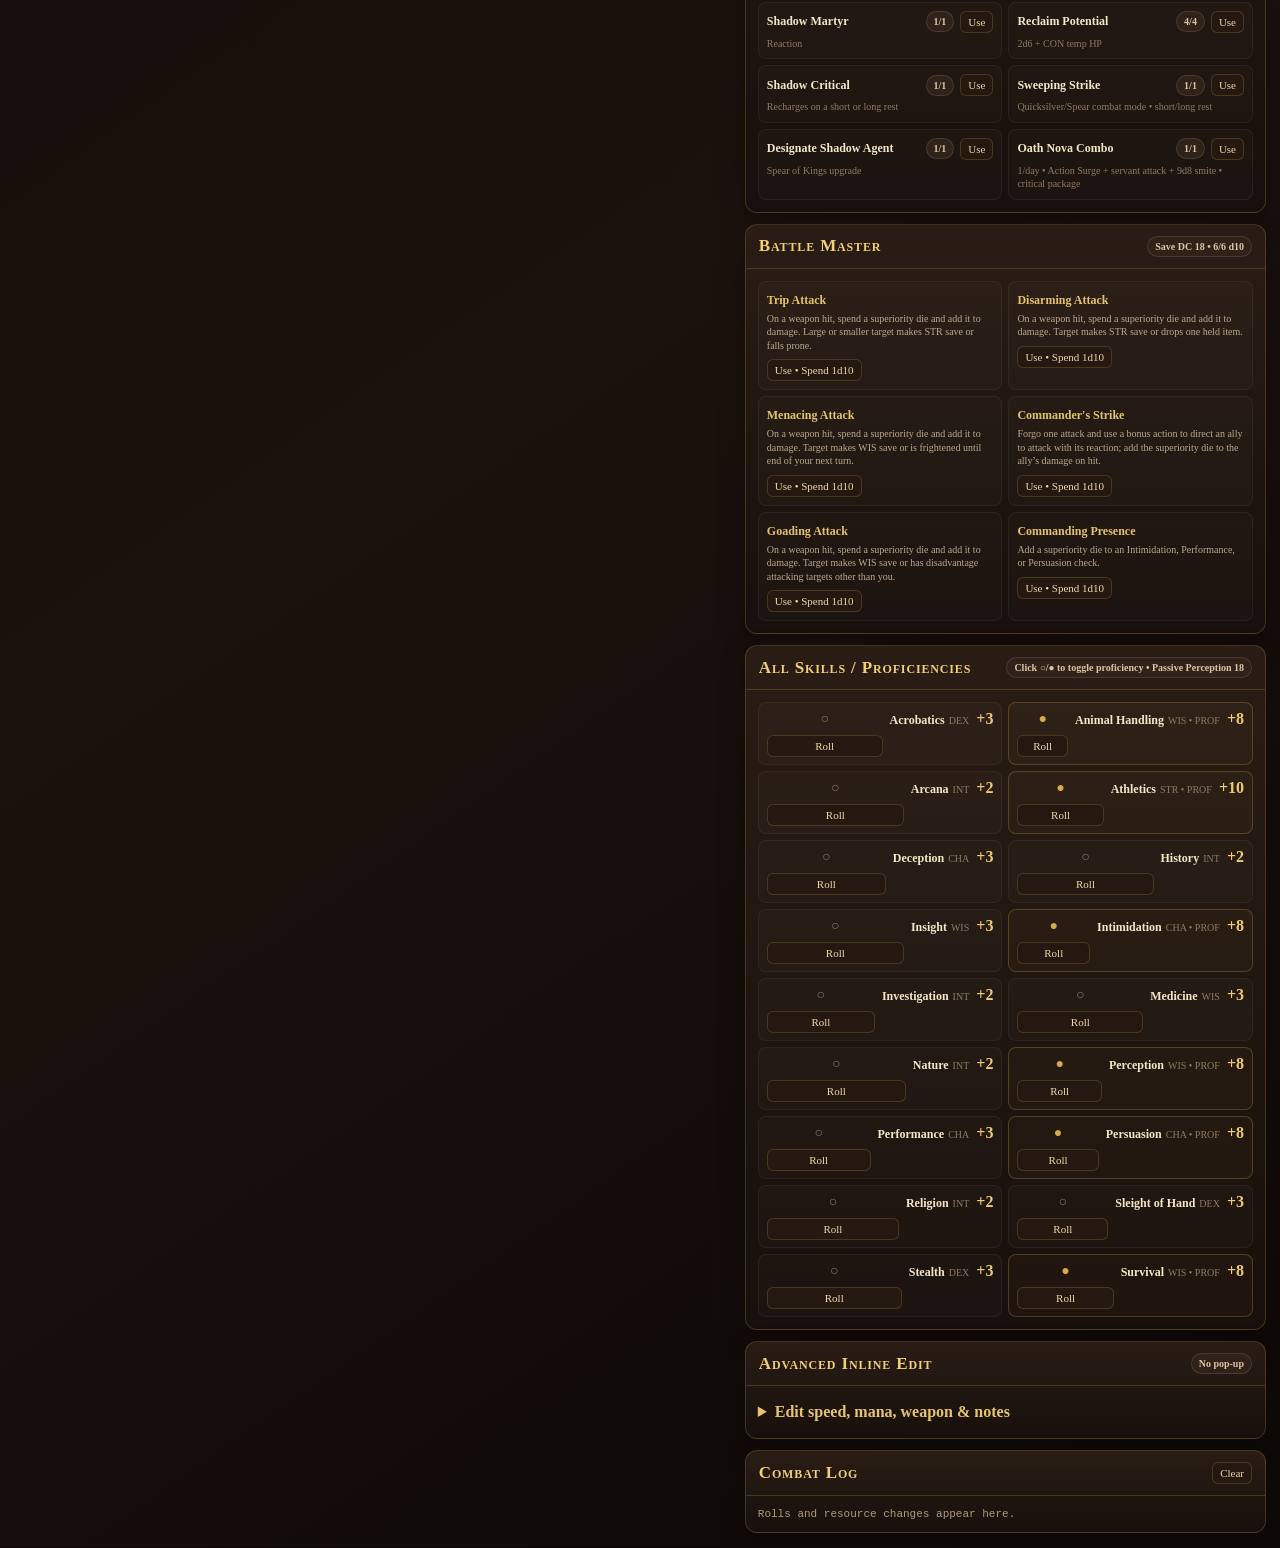
==== commit b38011ca: "Load HP controls and refresh summon collapse assets" ====
--- a/index.html
+++ b/index.html
@@ -15,6 +15,7 @@
 <link rel="stylesheet" href="styles.css">
 <link rel="stylesheet" href="roll-persistent.css">
 <link rel="stylesheet" href="characters.css">
+<link rel="stylesheet" href="summon-collapse.css?v=532">
 </head>
 <body>
 <div id="rollFx" class="roll-fx" aria-live="polite"></div>
@@ -61,5 +62,7 @@
 <script src="app.js"></script>
 <script src="roll-persistent.js"></script>
 <script src="characters.js"></script>
+<script src="summon-collapse.js?v=532"></script>
+<script src="hp-controls.js?v=540"></script>
 </body>
 </html>
--- a/summon-collapse.css
+++ b/summon-collapse.css
@@ -0,0 +1,22 @@
+/* V5.3.2 — compact summon cards while in RESERVE */
+/* Keep cards in the same grid row from stretching to the height of an expanded neighbour. */
+.summon-grid{
+  align-items:start !important;
+}
+.summon-card{
+  align-self:start !important;
+}
+.summon-card.summon-collapsed{
+  height:auto !important;
+  min-height:0 !important;
+}
+
+/* CSS fallback: reserve summons show only the hero/header section. */
+.summon-card:not(:has(.tag-active)) > :not(.summon-hero){
+  display:none !important;
+}
+
+/* Active summons reveal their full stats, actions, spells and extra panels. */
+.summon-card:has(.tag-active) > :not(.summon-hero){
+  display:block;
+}
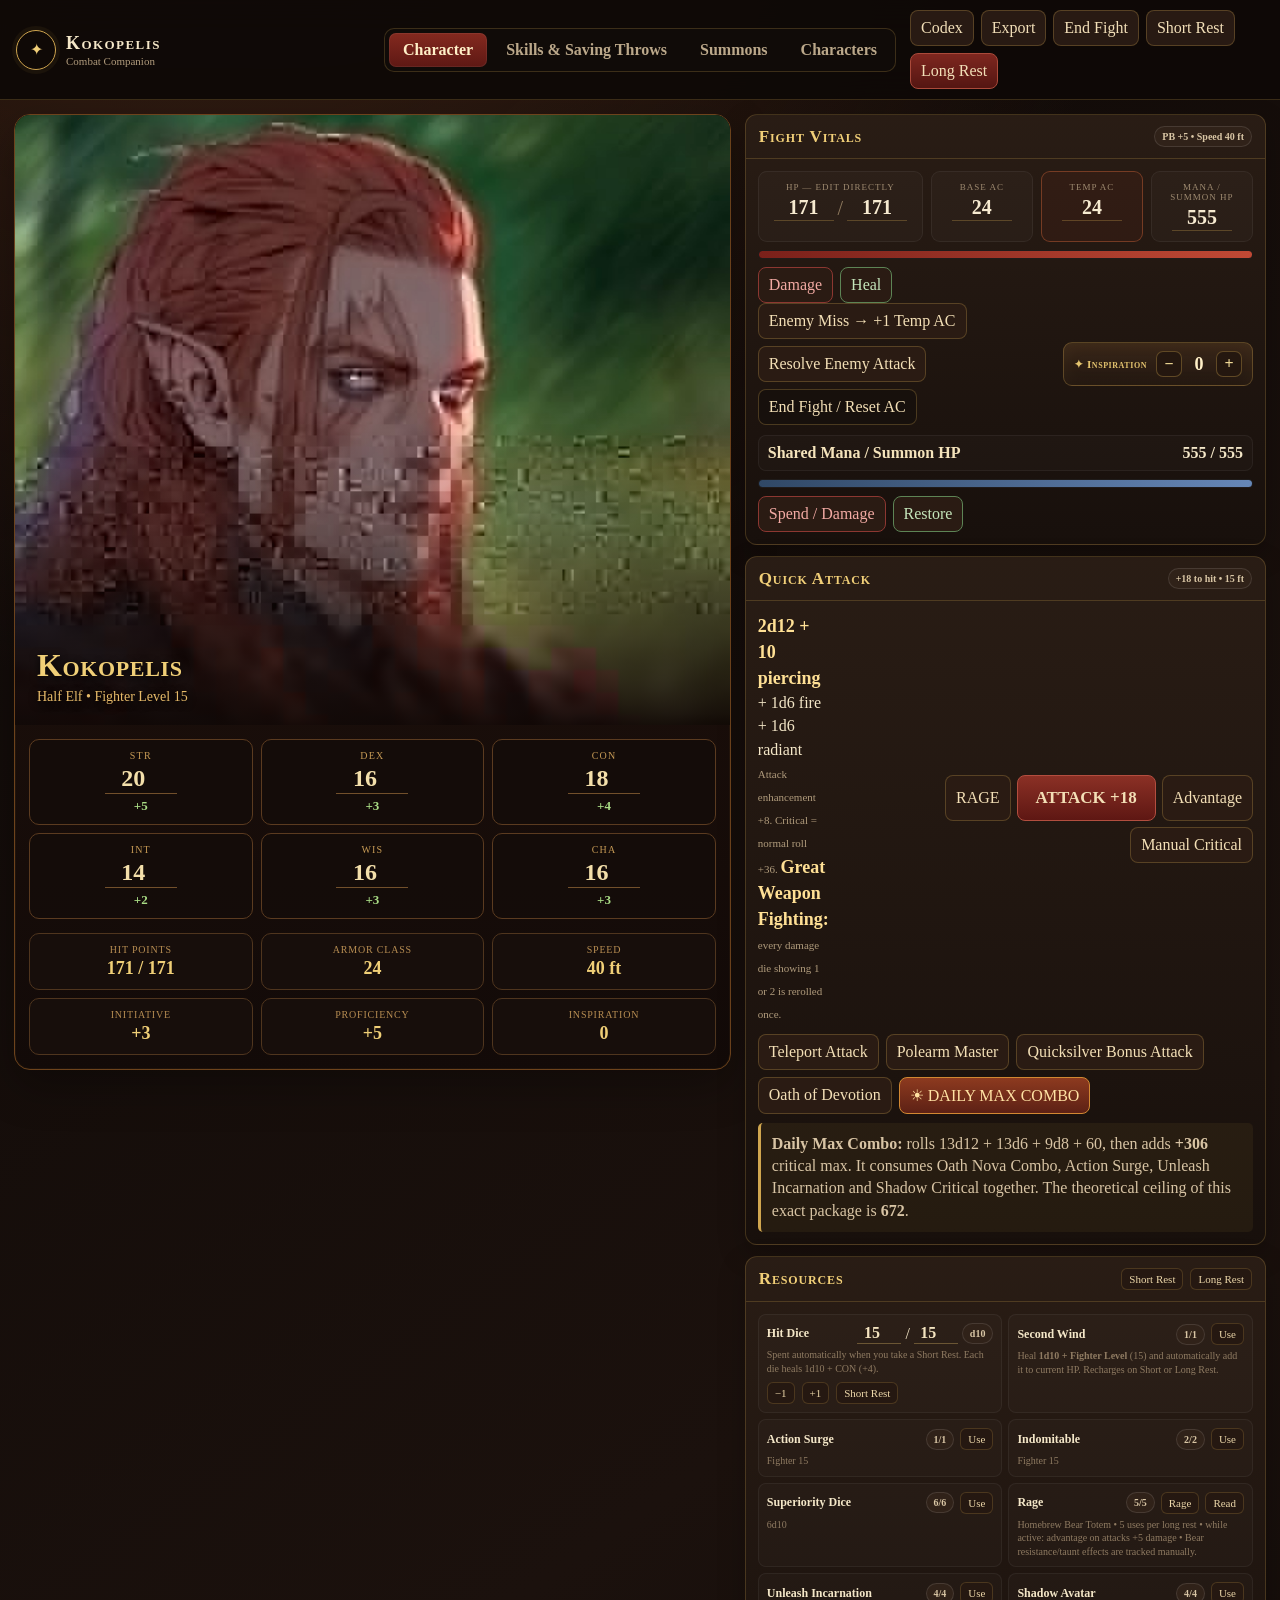
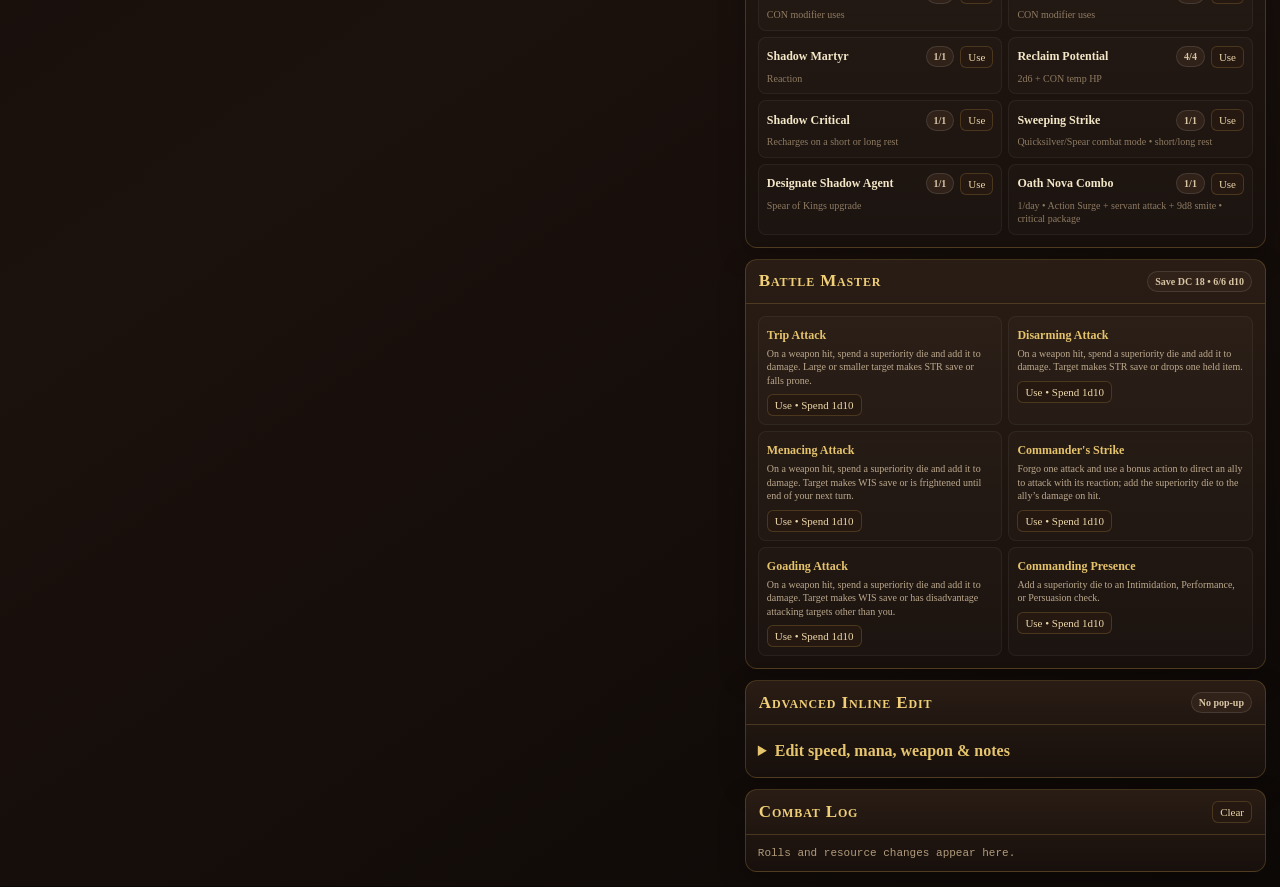
==== commit 032ae1a5: "Wire Skills & Saving Throws tab and compact character profile" ====
--- a/index.html
+++ b/index.html
@@ -16,6 +16,9 @@
 <link rel="stylesheet" href="roll-persistent.css">
 <link rel="stylesheet" href="characters.css">
 <link rel="stylesheet" href="summon-collapse.css?v=532">
+<link rel="stylesheet" href="summon-layout.css?v=550">
+<link rel="stylesheet" href="entelques-spell-read.css?v=560">
+<link rel="stylesheet" href="character-redesign.css?v=600">
 </head>
 <body>
 <div id="rollFx" class="roll-fx" aria-live="polite"></div>
@@ -35,6 +38,7 @@
   <div class="brand"><span class="brand-mark">✦</span><div><b>Kokopelis</b><small>Combat Companion</small></div></div>
   <nav class="page-tabs">
     <button class="page-tab active" data-page="character">Character</button>
+    <button class="page-tab" data-page="skills-saves">Skills & Saving Throws</button>
     <button class="page-tab" data-page="summons">Summons</button>
     <button class="page-tab" data-page="characters">Characters</button>
   </nav>
@@ -49,6 +53,7 @@
 </header>
 <main>
 <section id="character" class="page active"></section>
+<section id="skills-saves" class="page"></section>
 <section id="summons" class="page"></section>
 <section id="characters" class="page"></section>
 </main>
@@ -56,7 +61,7 @@
   <button onclick="mobileGo('combat')"><span>⚔</span><b>Combat</b></button>
   <button onclick="mobileGo('resources')"><span>✦</span><b>Resources</b></button>
   <button onclick="mobileGo('summons')"><span>♟</span><b>Summons</b></button>
-  <button onclick="mobileGo('sheet')"><span>📜</span><b>Sheet</b></button>
+  <button onclick="activatePage('skills-saves');window.scrollTo({top:0,behavior:'smooth'})"><span>🎲</span><b>Skills</b></button>
 </nav>
 <input id="importFile" type="file" accept=".json" hidden>
 <script src="app.js"></script>
@@ -64,5 +69,8 @@
 <script src="characters.js"></script>
 <script src="summon-collapse.js?v=532"></script>
 <script src="hp-controls.js?v=540"></script>
+<script src="summon-layout.js?v=550"></script>
+<script src="entelques-spell-read.js?v=560"></script>
+<script src="character-redesign.js?v=600"></script>
 </body>
 </html>
--- a/summon-layout.css
+++ b/summon-layout.css
@@ -0,0 +1,17 @@
+/* V5.5 — draggable summon board */
+.summon-grid{align-items:start!important}
+.summon-card{position:relative;align-self:start}
+.summon-info{position:relative}
+.summon-layout-controls{position:absolute;top:9px;right:9px;display:flex;gap:5px;z-index:6;align-items:center}
+.summon-layout-btn{border:1px solid rgba(208,166,79,.34);background:rgba(20,13,9,.94);color:#ead7ad;border-radius:7px;padding:5px 7px;font-size:10px;line-height:1;box-shadow:0 3px 12px rgba(0,0,0,.22)}
+.summon-layout-btn:hover{border-color:#f1cf78}
+.summon-layout-btn.locked{color:#b9a88a;opacity:.82}
+.summon-layout-btn.unlocked{color:#f1cf78;border-color:#d0a64f}
+.summon-move-handle{cursor:grab;touch-action:none;user-select:none;font-size:14px;padding:4px 8px}
+.summon-move-handle:active{cursor:grabbing}
+.summon-move-handle[disabled]{cursor:not-allowed;opacity:.32}
+.summon-card.layout-dragging{outline:2px dashed rgba(241,207,120,.8);outline-offset:3px;opacity:.72}
+.summon-card.layout-drop-target{box-shadow:0 0 0 2px #f1cf78,0 0 30px rgba(241,207,120,.18)!important}
+.summon-drag-ghost{position:fixed;z-index:9999;pointer-events:none;transform:translate(-50%,-50%);padding:9px 13px;border:1px solid #f1cf78;border-radius:9px;background:rgba(20,13,9,.96);color:#f4dfab;font-weight:bold;font-size:12px;box-shadow:0 14px 40px rgba(0,0,0,.55);max-width:260px;white-space:nowrap;overflow:hidden;text-overflow:ellipsis}
+.summon-layout-hint{width:100%;color:#8f7b62;font-size:10px;margin-top:4px}
+@media(max-width:760px){.summon-layout-controls{top:6px;right:6px}.summon-layout-btn{font-size:9px;padding:5px 6px}.summon-info{padding-top:36px}}
--- a/entelques-spell-read.css
+++ b/entelques-spell-read.css
@@ -0,0 +1,56 @@
+/* V5.6 — Entelques spell Read popup */
+.entelques-read-btn{
+  border:1px solid #8f342d;
+  background:#25120f;
+  color:#e9a49c;
+  border-radius:6px;
+  padding:5px 8px;
+  font-size:10px;
+  line-height:1;
+  white-space:nowrap;
+}
+.entelques-read-btn:hover{border-color:#d86657;color:#ffd1ca;background:#321713}
+.spell-read-actions{display:flex;gap:5px;align-items:center;flex-shrink:0}
+
+.spell-read-overlay{
+  position:fixed;
+  inset:0;
+  z-index:230;
+  display:none;
+  align-items:center;
+  justify-content:center;
+  padding:18px;
+  background:rgba(5,3,2,.72);
+  backdrop-filter:blur(3px);
+}
+.spell-read-overlay.open{display:flex}
+.spell-read-card{
+  width:min(620px,94vw);
+  max-height:min(78vh,720px);
+  overflow:auto;
+  border:1px solid rgba(208,166,79,.55);
+  border-radius:14px;
+  background:radial-gradient(circle at 50% 0%,rgba(80,30,20,.32),transparent 38%),linear-gradient(180deg,#21140f,#130d0a 72%);
+  box-shadow:0 28px 90px rgba(0,0,0,.72),0 0 34px rgba(142,61,40,.18);
+  color:#eadbb8;
+}
+.spell-read-head{padding:15px 17px 12px;border-bottom:1px solid rgba(208,166,79,.22)}
+.spell-read-head h3{margin:0;color:#f1cf78;font-size:21px;font-variant:small-caps;letter-spacing:.035em}
+.spell-read-level{margin-top:3px;color:#aa9272;font-size:11px;text-transform:uppercase;letter-spacing:.08em}
+.spell-read-body{padding:15px 17px 17px}
+.spell-read-meta{display:grid;grid-template-columns:repeat(2,minmax(0,1fr));gap:7px;margin-bottom:13px}
+.spell-read-meta div{padding:8px 9px;border:1px solid rgba(255,255,255,.06);border-radius:8px;background:rgba(255,255,255,.025)}
+.spell-read-meta span{display:block;color:#8f7b62;font-size:9px;text-transform:uppercase;letter-spacing:.08em}
+.spell-read-meta b{display:block;margin-top:3px;color:#f0d69c;font-size:12px}
+.spell-read-effect{font-size:13px;line-height:1.55;color:#e3d0aa;white-space:pre-line}
+.spell-read-upcast{margin-top:12px;padding:10px 11px;border-left:3px solid #9b392f;border-radius:5px;background:rgba(142,50,39,.09);font-size:12px;line-height:1.45;color:#d8c4a4}
+.spell-read-source{margin-top:12px;color:#7f6f5a;font-size:9px;text-align:center}
+.spell-read-hint{margin-top:8px;color:#9b876b;font-size:10px;text-align:center;letter-spacing:.03em}
+
+@media(max-width:600px){
+  .spell-read-overlay{padding:10px;align-items:center}
+  .spell-read-card{width:100%;max-height:82dvh}
+  .spell-read-meta{grid-template-columns:1fr 1fr}
+  .spell-read-head h3{font-size:19px}
+  .spell-read-effect{font-size:12px}
+}
--- a/character-redesign.css
+++ b/character-redesign.css
@@ -0,0 +1,66 @@
+/* V6.0 — compact Character + dedicated Skills & Saving Throws */
+.kokopelis-profile{
+  align-self:start;
+  background:linear-gradient(180deg,rgba(37,20,13,.98),rgba(18,10,8,.98));
+  border:1px solid #6d431c;
+  border-radius:16px;
+  overflow:hidden;
+  box-shadow:0 16px 44px rgba(0,0,0,.28),inset 0 0 0 1px rgba(230,171,69,.05);
+}
+.kokopelis-profile-hero{position:relative;min-height:430px;background:#100a08;overflow:hidden}
+.kokopelis-profile-hero img{width:100%;height:100%;min-height:430px;max-height:610px;object-fit:cover;object-position:center 25%;display:block;filter:saturate(.92) contrast(1.04)}
+.kokopelis-profile-hero:after{content:"";position:absolute;inset:0;background:linear-gradient(180deg,transparent 48%,rgba(16,8,6,.22) 67%,rgba(16,8,6,.96) 100%);pointer-events:none}
+.kokopelis-profile-title{position:absolute;left:22px;right:22px;bottom:20px;z-index:2;text-shadow:0 2px 8px #000}
+.kokopelis-profile-title h1{margin:0;color:#f0cf77;font-size:32px;line-height:1;font-variant:small-caps;letter-spacing:.02em}
+.kokopelis-profile-title p{margin:8px 0 0;color:#e6ba69;font-size:14px}
+.kokopelis-profile-stats{display:grid;grid-template-columns:repeat(3,1fr);gap:8px;padding:14px}
+.kokopelis-ability{background:rgba(20,12,9,.78);border:1px solid #5b3b20;border-radius:10px;text-align:center;padding:10px 7px}
+.kokopelis-ability label{display:block;color:#c69a55;font-size:10px;letter-spacing:.12em;text-transform:uppercase;margin-bottom:3px}
+.kokopelis-ability input{width:72px;max-width:100%;border:0;border-bottom:1px solid #72502b;background:transparent;color:#f3dfaa;text-align:center;font-family:inherit;font-weight:700;font-size:24px;outline:none}
+.kokopelis-ability b{display:block;color:#a9dc85;margin-top:4px;font-size:13px}
+.kokopelis-profile-meta{display:grid;grid-template-columns:repeat(3,1fr);gap:8px;padding:0 14px 14px}
+.kokopelis-meta-box{border:1px solid #4f351e;border-radius:10px;background:#170e0b;padding:10px;text-align:center}
+.kokopelis-meta-box span{display:block;color:#b78d52;font-size:10px;text-transform:uppercase;letter-spacing:.08em}
+.kokopelis-meta-box b{display:block;color:#f0cf77;font-size:18px;margin-top:3px}
+
+/* Dedicated skills page */
+.skills-saves-page{max-width:1500px;margin:0 auto;padding:14px 12px 40px}
+.ss-page-head{display:flex;justify-content:space-between;align-items:flex-end;gap:16px;margin-bottom:12px;padding:10px 4px}
+.ss-page-head h1{margin:0;color:#f0cf77;font-size:28px;font-variant:small-caps}
+.ss-page-head p{margin:5px 0 0;color:#aa8a63;font-size:12px}
+.ss-passive{border:1px solid #6c4822;border-radius:999px;padding:8px 12px;color:#dfbd73;background:#21130d;white-space:nowrap}
+.ss-panel{border:1px solid #6d431c;border-radius:15px;background:linear-gradient(180deg,#24150f,#170d0a);overflow:hidden;margin-bottom:12px;box-shadow:0 10px 30px rgba(0,0,0,.18)}
+.ss-panel-head{display:flex;align-items:center;gap:10px;padding:14px 16px;border-bottom:1px solid #5c321b;background:rgba(61,29,15,.35)}
+.ss-panel-emblem{width:36px;height:36px;border:1px solid #815426;border-radius:50%;display:grid;place-items:center;color:#efc96c;font-size:19px;background:#1a0e09}
+.ss-panel-head h2{margin:0;color:#f0cf77;font-size:22px;font-variant:small-caps}
+.ss-panel-head small{display:block;color:#aa8a63;margin-top:2px}
+.ss-skills-grid{display:grid;grid-template-columns:repeat(2,minmax(0,1fr));gap:7px;padding:12px}
+.ss-skill{display:grid;grid-template-columns:36px minmax(0,1fr) auto auto;align-items:center;gap:9px;border:1px solid #49331f;border-radius:10px;background:rgba(17,11,9,.76);padding:8px 9px;min-height:58px}
+.ss-skill.prof{border-color:#6c5227;background:linear-gradient(90deg,rgba(72,51,20,.18),rgba(17,11,9,.78))}
+.ss-skill-icon{width:32px;height:32px;border:1px solid #59401f;border-radius:8px;display:grid;place-items:center;color:#d8a54e;background:#21140d;font-size:13px;font-weight:800}
+.ss-skill-name b{display:block;color:#f4dfaa;font-size:14px}.ss-skill-name span{display:block;color:#a9895e;font-size:10px;margin-top:2px}
+.ss-prof-tag{color:#d6bb72;font-size:9px;letter-spacing:.08em;margin-left:5px}
+.ss-bonus{min-width:52px;text-align:center;border:1px solid #45633a;background:#172318;color:#aeea8a;border-radius:8px;padding:7px 9px;font-weight:800;font-family:ui-monospace,SFMono-Regular,Menlo,monospace}
+.ss-roll{border:1px solid #8a3a25!important;background:#35150f!important;color:#f7dbaa!important;min-width:52px}
+.ss-saves-grid{display:grid;grid-template-columns:repeat(6,minmax(0,1fr));gap:8px;padding:12px}
+.ss-save{border:1px solid #513921;border-radius:10px;background:#160d0a;text-align:center;padding:12px 8px}
+.ss-save .abbr{width:38px;height:38px;margin:0 auto 8px;border:1px solid #6b4926;border-radius:50%;display:grid;place-items:center;color:#e2b85d;font-weight:900}
+.ss-save b{display:block;color:#f2d99d}.ss-save small{display:block;color:#9e8059;margin:3px 0 7px}.ss-save .ss-bonus{display:inline-block;margin-bottom:8px}
+
+/* Main character no longer needs the old skills card once skills live in their own tab. */
+#character #skillsCard{display:none!important}
+
+@media(max-width:900px){
+  .kokopelis-profile-hero,.kokopelis-profile-hero img{min-height:340px;max-height:470px}
+  .ss-skills-grid{grid-template-columns:1fr}
+  .ss-saves-grid{grid-template-columns:repeat(2,minmax(0,1fr))}
+  .ss-page-head{align-items:flex-start;flex-direction:column}
+}
+@media(max-width:520px){
+  .kokopelis-profile-stats{grid-template-columns:repeat(2,1fr)}
+  .kokopelis-profile-meta{grid-template-columns:repeat(2,1fr)}
+  .ss-skill{grid-template-columns:30px minmax(0,1fr) auto auto;gap:6px;padding:7px}
+  .ss-skill-icon{width:28px;height:28px}
+  .ss-bonus{min-width:44px;padding:6px}
+  .ss-roll{min-width:45px;padding-left:8px!important;padding-right:8px!important}
+}
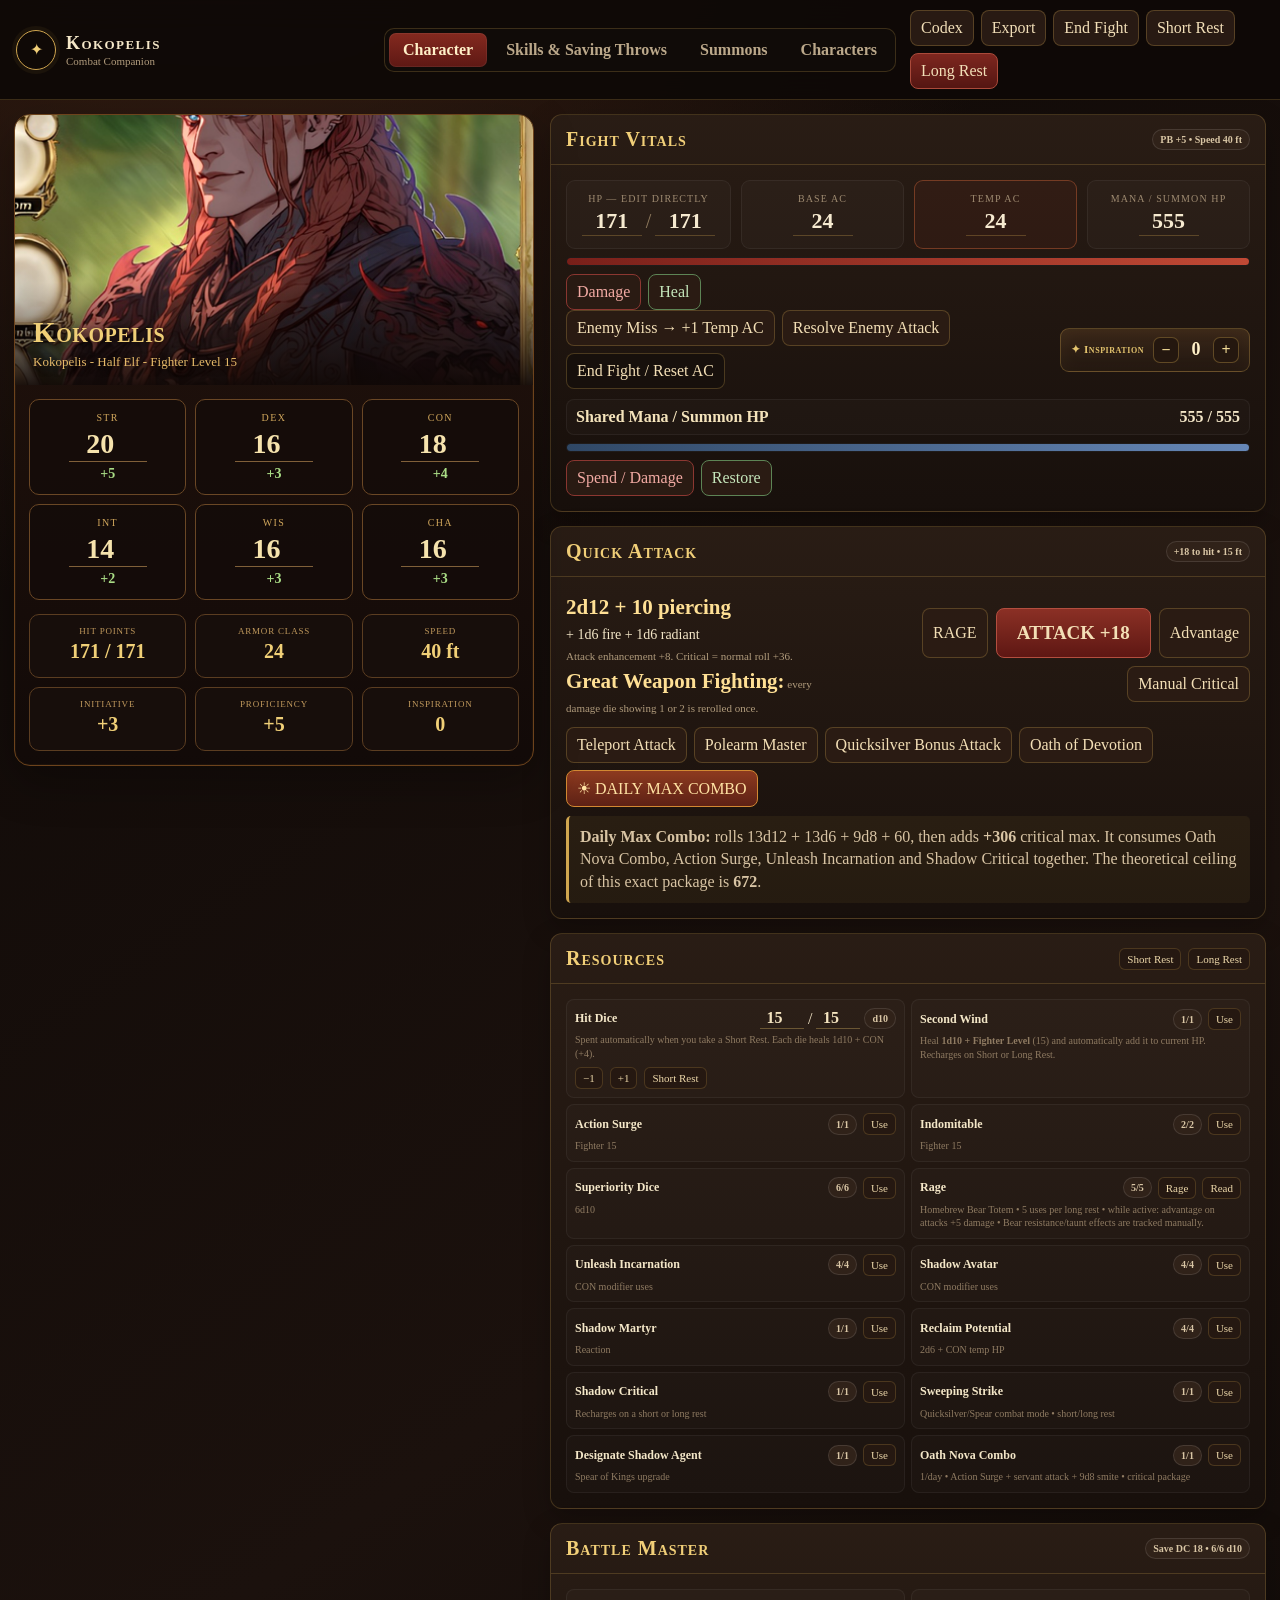
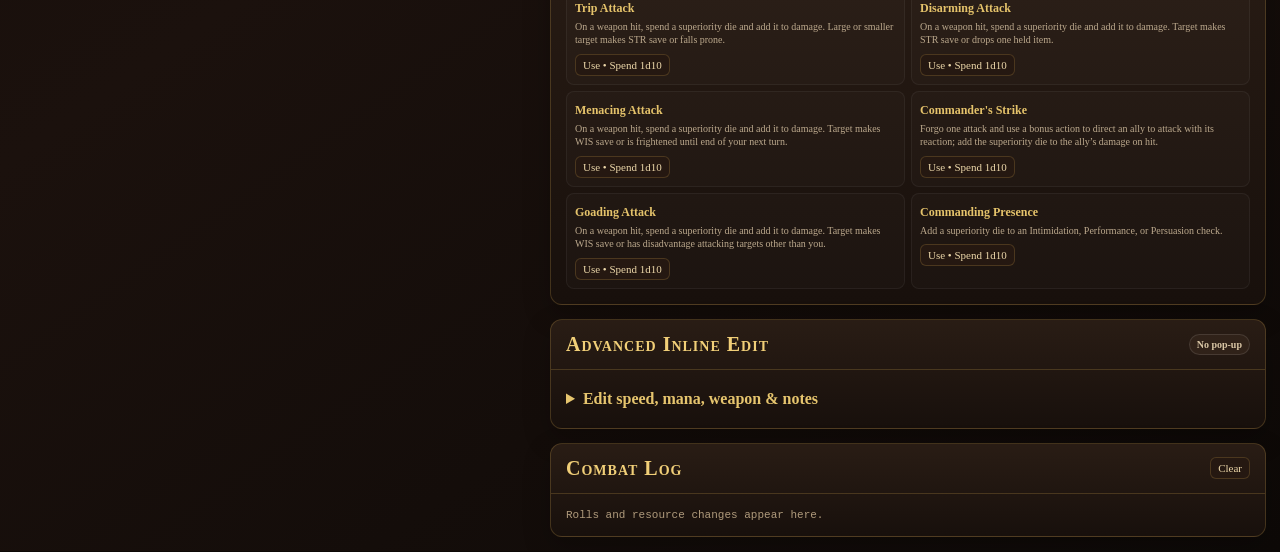
==== commit b5eb7b34: "Use high quality Kokopelis PNG portrait" ====
--- a/index.html
+++ b/index.html
@@ -18,7 +18,7 @@
 <link rel="stylesheet" href="summon-collapse.css?v=532">
 <link rel="stylesheet" href="summon-layout.css?v=550">
 <link rel="stylesheet" href="entelques-spell-read.css?v=560">
-<link rel="stylesheet" href="character-redesign.css?v=600">
+<link rel="stylesheet" href="character-redesign.css?v=620">
 </head>
 <body>
 <div id="rollFx" class="roll-fx" aria-live="polite"></div>
@@ -71,6 +71,6 @@
 <script src="hp-controls.js?v=540"></script>
 <script src="summon-layout.js?v=550"></script>
 <script src="entelques-spell-read.js?v=560"></script>
-<script src="character-redesign.js?v=600"></script>
+<script src="character-redesign.js?v=620"></script>
 </body>
 </html>
--- a/character-redesign.css
+++ b/character-redesign.css
@@ -1,27 +1,58 @@
-/* V6.0 — compact Character + dedicated Skills & Saving Throws */
+/* V6.1 — compact portrait, combat-first Character page, clickable Skills & Saves */
+
+/* Character page: portrait/profile is now deliberately secondary to combat. */
+#character .character-layout{
+  grid-template-columns:minmax(340px,520px) minmax(0,1fr);
+  gap:16px;
+  max-width:1800px;
+}
 .kokopelis-profile{
   align-self:start;
+  position:sticky;
+  top:77px;
   background:linear-gradient(180deg,rgba(37,20,13,.98),rgba(18,10,8,.98));
   border:1px solid #6d431c;
   border-radius:16px;
   overflow:hidden;
   box-shadow:0 16px 44px rgba(0,0,0,.28),inset 0 0 0 1px rgba(230,171,69,.05);
 }
-.kokopelis-profile-hero{position:relative;min-height:430px;background:#100a08;overflow:hidden}
-.kokopelis-profile-hero img{width:100%;height:100%;min-height:430px;max-height:610px;object-fit:cover;object-position:center 25%;display:block;filter:saturate(.92) contrast(1.04)}
-.kokopelis-profile-hero:after{content:"";position:absolute;inset:0;background:linear-gradient(180deg,transparent 48%,rgba(16,8,6,.22) 67%,rgba(16,8,6,.96) 100%);pointer-events:none}
-.kokopelis-profile-title{position:absolute;left:22px;right:22px;bottom:20px;z-index:2;text-shadow:0 2px 8px #000}
-.kokopelis-profile-title h1{margin:0;color:#f0cf77;font-size:32px;line-height:1;font-variant:small-caps;letter-spacing:.02em}
-.kokopelis-profile-title p{margin:8px 0 0;color:#e6ba69;font-size:14px}
-.kokopelis-profile-stats{display:grid;grid-template-columns:repeat(3,1fr);gap:8px;padding:14px}
-.kokopelis-ability{background:rgba(20,12,9,.78);border:1px solid #5b3b20;border-radius:10px;text-align:center;padding:10px 7px}
-.kokopelis-ability label{display:block;color:#c69a55;font-size:10px;letter-spacing:.12em;text-transform:uppercase;margin-bottom:3px}
-.kokopelis-ability input{width:72px;max-width:100%;border:0;border-bottom:1px solid #72502b;background:transparent;color:#f3dfaa;text-align:center;font-family:inherit;font-weight:700;font-size:24px;outline:none}
-.kokopelis-ability b{display:block;color:#a9dc85;margin-top:4px;font-size:13px}
-.kokopelis-profile-meta{display:grid;grid-template-columns:repeat(3,1fr);gap:8px;padding:0 14px 14px}
-.kokopelis-meta-box{border:1px solid #4f351e;border-radius:10px;background:#170e0b;padding:10px;text-align:center}
-.kokopelis-meta-box span{display:block;color:#b78d52;font-size:10px;text-transform:uppercase;letter-spacing:.08em}
-.kokopelis-meta-box b{display:block;color:#f0cf77;font-size:18px;margin-top:3px}
+.kokopelis-profile-hero{position:relative;height:270px;min-height:270px;background:#100a08;overflow:hidden}
+.kokopelis-profile-hero img{
+  width:100%;height:100%;display:block;
+  object-fit:cover;object-position:center 21%;
+  filter:none;
+  image-rendering:auto;
+}
+.kokopelis-profile-hero:after{content:"";position:absolute;inset:0;background:linear-gradient(180deg,transparent 42%,rgba(16,8,6,.12) 62%,rgba(16,8,6,.94) 100%);pointer-events:none}
+.kokopelis-profile-title{position:absolute;left:18px;right:18px;bottom:15px;z-index:2;text-shadow:0 2px 8px #000}
+.kokopelis-profile-title h1{margin:0;color:#f0cf77;font-size:29px;line-height:1;font-variant:small-caps;letter-spacing:.02em}
+.kokopelis-profile-title p{margin:7px 0 0;color:#e6ba69;font-size:13px}
+
+/* Make the actual stats the visual focus of the profile card. */
+.kokopelis-profile-stats{display:grid;grid-template-columns:repeat(3,1fr);gap:9px;padding:14px}
+.kokopelis-ability{background:rgba(20,12,9,.82);border:1px solid #6a4725;border-radius:10px;text-align:center;padding:12px 8px;min-height:86px}
+.kokopelis-ability label{display:block;color:#d1a75c;font-size:10px;letter-spacing:.14em;text-transform:uppercase;margin-bottom:4px}
+.kokopelis-ability input{width:78px;max-width:100%;border:0;border-bottom:1px solid #806039;background:transparent;color:#f6e3ad;text-align:center;font-family:inherit;font-weight:700;font-size:28px;outline:none}
+.kokopelis-ability b{display:block;color:#a9dc85;margin-top:4px;font-size:14px}
+.kokopelis-profile-meta{display:grid;grid-template-columns:repeat(3,1fr);gap:9px;padding:0 14px 14px}
+.kokopelis-meta-box{border:1px solid #5b3d21;border-radius:10px;background:#170e0b;padding:11px 8px;text-align:center;min-height:64px}
+.kokopelis-meta-box span{display:block;color:#bf985c;font-size:9px;text-transform:uppercase;letter-spacing:.09em}
+.kokopelis-meta-box b{display:block;color:#f0cf77;font-size:20px;margin-top:4px}
+
+/* Give Fight Vitals / Quick Attack more room and stronger hierarchy. */
+#character .combat-stack{gap:14px;min-width:0}
+#character .card-head{padding:13px 15px}
+#character .card-head h3{font-size:20px}
+#character .card-body{padding:15px}
+#character .vital-grid{gap:10px}
+#character .vital{padding:12px 10px}
+#character .vital label{font-size:10px}
+#character .inline-hp input,#character .inline-single{font-size:22px}
+#character .attack-main{grid-template-columns:minmax(260px,1fr) auto;gap:18px}
+#character .attack-main .numbers{font-size:14px;line-height:1.5;min-width:0}
+#character .attack-main .numbers b{font-size:21px}
+#character .attack-buttons{gap:8px}
+#character .big-attack{font-size:19px;padding:13px 20px}
 
 /* Dedicated skills page */
 .skills-saves-page{max-width:1500px;margin:0 auto;padding:14px 12px 40px}
@@ -35,28 +66,37 @@
 .ss-panel-head h2{margin:0;color:#f0cf77;font-size:22px;font-variant:small-caps}
 .ss-panel-head small{display:block;color:#aa8a63;margin-top:2px}
 .ss-skills-grid{display:grid;grid-template-columns:repeat(2,minmax(0,1fr));gap:7px;padding:12px}
-.ss-skill{display:grid;grid-template-columns:36px minmax(0,1fr) auto auto;align-items:center;gap:9px;border:1px solid #49331f;border-radius:10px;background:rgba(17,11,9,.76);padding:8px 9px;min-height:58px}
+.ss-skill{display:grid;grid-template-columns:36px minmax(0,1fr) auto auto;align-items:center;gap:9px;border:1px solid #49331f;border-radius:10px;background:rgba(17,11,9,.76);padding:8px 9px;min-height:58px;cursor:pointer;transition:.14s ease}
+.ss-skill:hover,.ss-skill:focus-visible{border-color:#a36a2f;background:linear-gradient(90deg,rgba(100,56,24,.28),rgba(17,11,9,.84));transform:translateY(-1px);outline:none}
 .ss-skill.prof{border-color:#6c5227;background:linear-gradient(90deg,rgba(72,51,20,.18),rgba(17,11,9,.78))}
 .ss-skill-icon{width:32px;height:32px;border:1px solid #59401f;border-radius:8px;display:grid;place-items:center;color:#d8a54e;background:#21140d;font-size:13px;font-weight:800}
 .ss-skill-name b{display:block;color:#f4dfaa;font-size:14px}.ss-skill-name span{display:block;color:#a9895e;font-size:10px;margin-top:2px}
 .ss-prof-tag{color:#d6bb72;font-size:9px;letter-spacing:.08em;margin-left:5px}
 .ss-bonus{min-width:52px;text-align:center;border:1px solid #45633a;background:#172318;color:#aeea8a;border-radius:8px;padding:7px 9px;font-weight:800;font-family:ui-monospace,SFMono-Regular,Menlo,monospace}
-.ss-roll{border:1px solid #8a3a25!important;background:#35150f!important;color:#f7dbaa!important;min-width:52px}
+.ss-roll{border:1px solid #a7472d!important;background:#421a12!important;color:#f7dbaa!important;min-width:56px;position:relative;z-index:2}
+.ss-roll:hover{border-color:#e17950!important;background:#5a2116!important}
 .ss-saves-grid{display:grid;grid-template-columns:repeat(6,minmax(0,1fr));gap:8px;padding:12px}
-.ss-save{border:1px solid #513921;border-radius:10px;background:#160d0a;text-align:center;padding:12px 8px}
+.ss-save{border:1px solid #513921;border-radius:10px;background:#160d0a;text-align:center;padding:12px 8px;cursor:pointer;transition:.14s ease}
+.ss-save:hover,.ss-save:focus-visible{border-color:#9b672f;background:#21120d;transform:translateY(-1px);outline:none}
 .ss-save .abbr{width:38px;height:38px;margin:0 auto 8px;border:1px solid #6b4926;border-radius:50%;display:grid;place-items:center;color:#e2b85d;font-weight:900}
 .ss-save b{display:block;color:#f2d99d}.ss-save small{display:block;color:#9e8059;margin:3px 0 7px}.ss-save .ss-bonus{display:inline-block;margin-bottom:8px}
 
-/* Main character no longer needs the old skills card once skills live in their own tab. */
 #character #skillsCard{display:none!important}
 
+@media(max-width:1100px){
+  #character .character-layout{grid-template-columns:1fr}
+  .kokopelis-profile{position:relative;top:auto;max-width:none}
+  .kokopelis-profile-hero{height:300px;min-height:300px}
+}
 @media(max-width:900px){
-  .kokopelis-profile-hero,.kokopelis-profile-hero img{min-height:340px;max-height:470px}
   .ss-skills-grid{grid-template-columns:1fr}
   .ss-saves-grid{grid-template-columns:repeat(2,minmax(0,1fr))}
   .ss-page-head{align-items:flex-start;flex-direction:column}
+  #character .attack-main{grid-template-columns:1fr}
+  #character .attack-buttons{justify-content:flex-start}
 }
 @media(max-width:520px){
+  .kokopelis-profile-hero{height:240px;min-height:240px}
   .kokopelis-profile-stats{grid-template-columns:repeat(2,1fr)}
   .kokopelis-profile-meta{grid-template-columns:repeat(2,1fr)}
   .ss-skill{grid-template-columns:30px minmax(0,1fr) auto auto;gap:6px;padding:7px}
